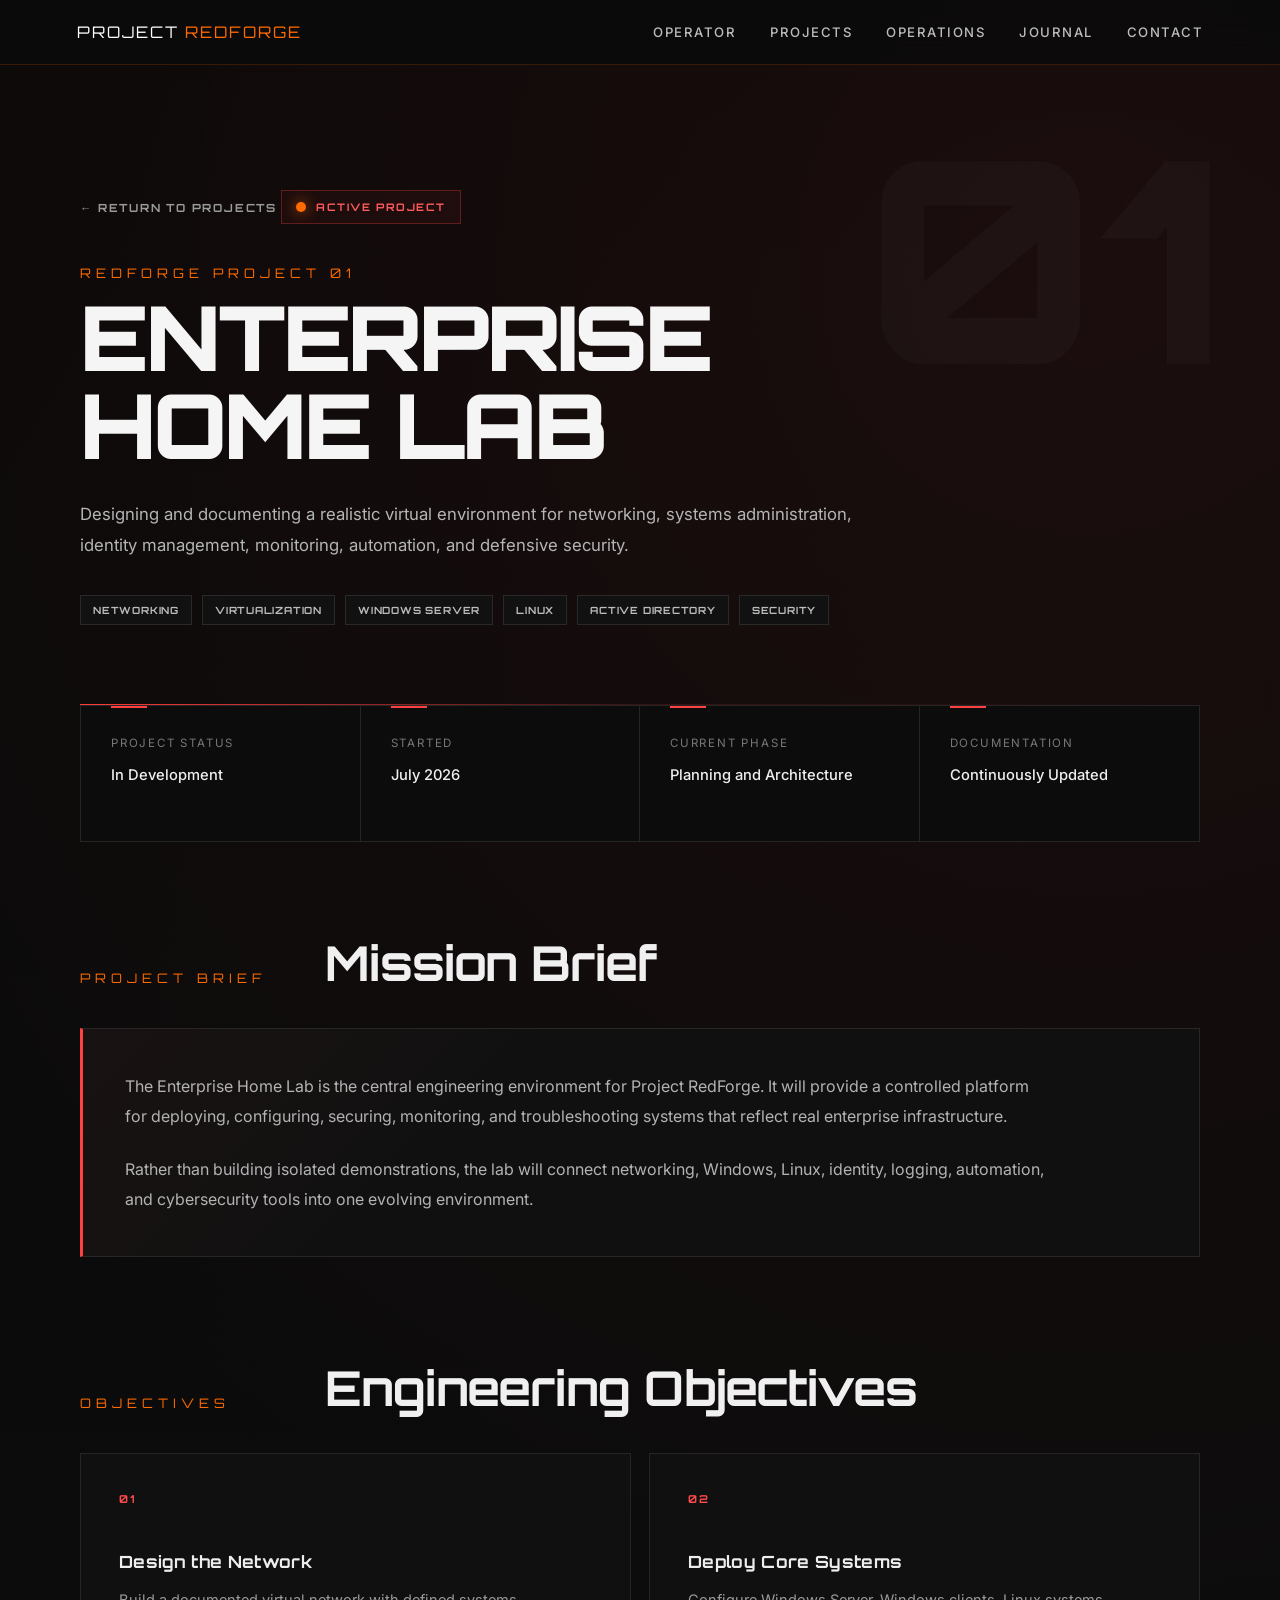
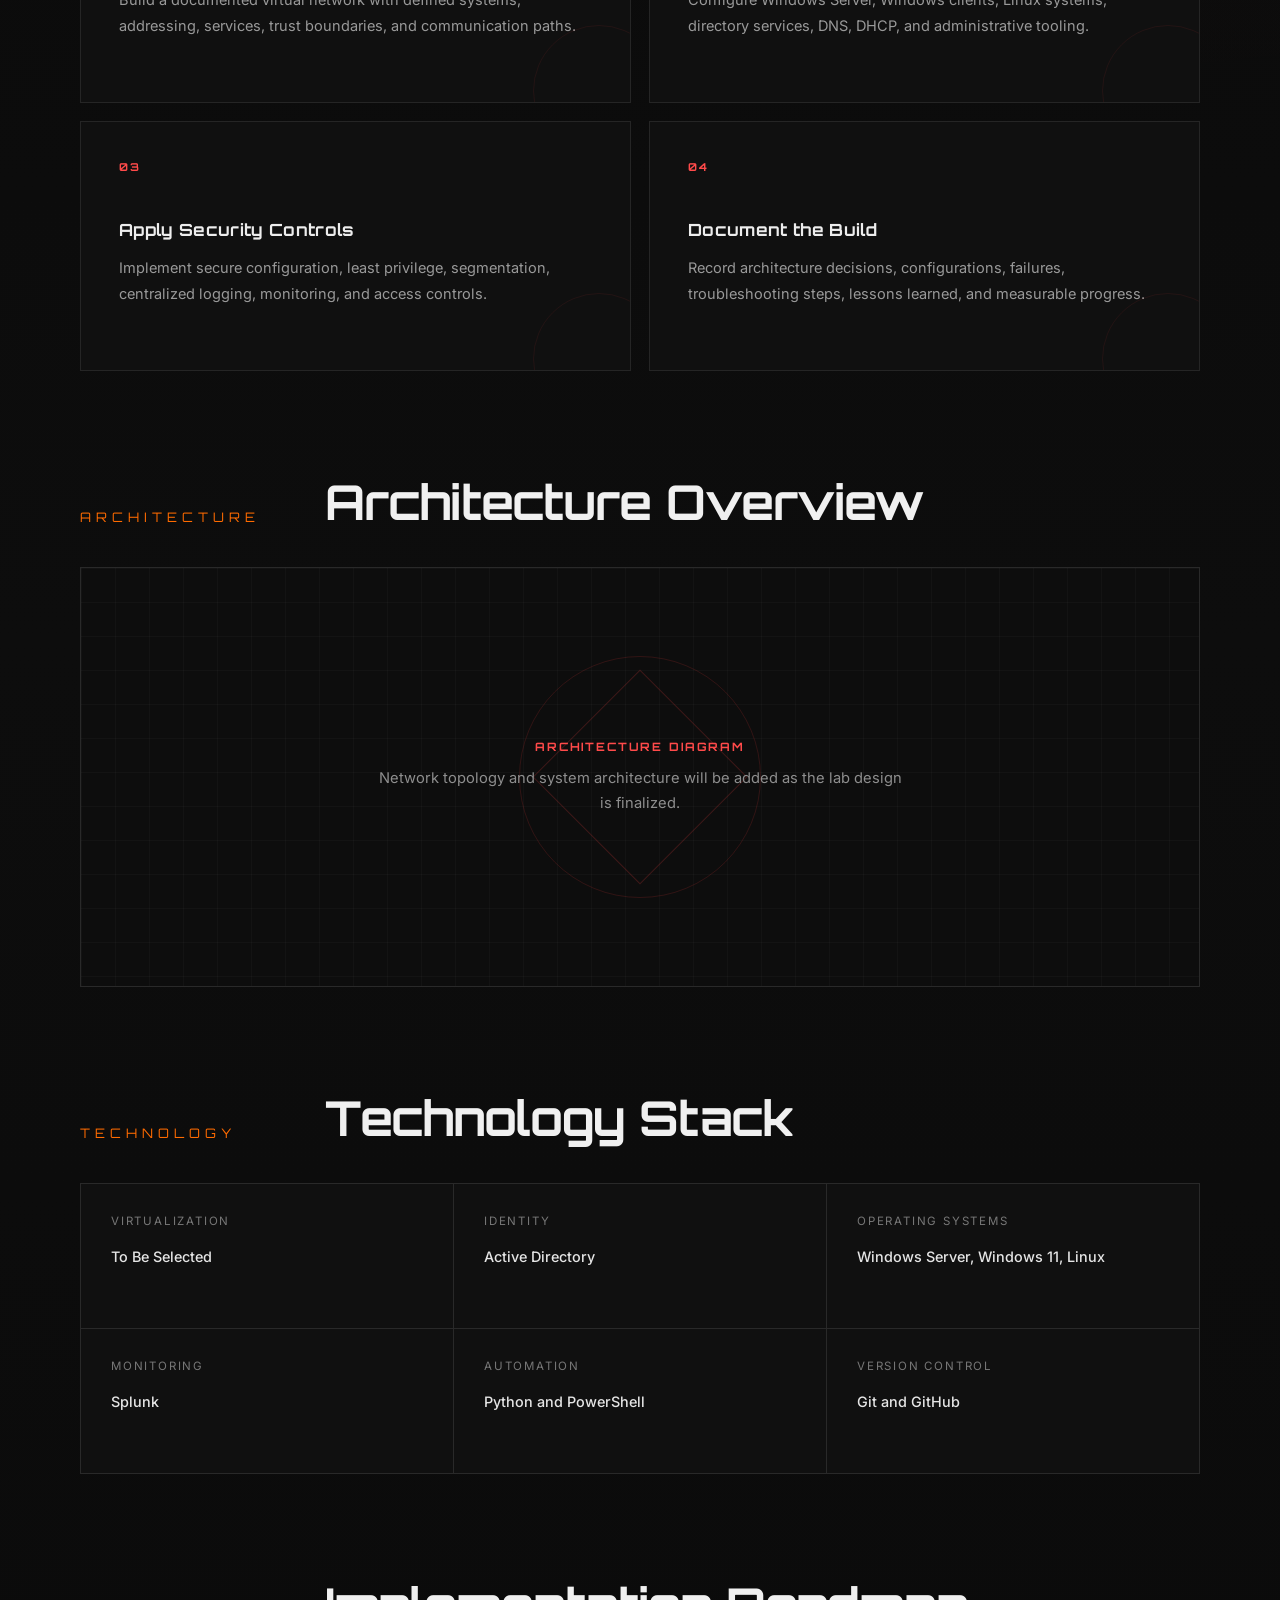
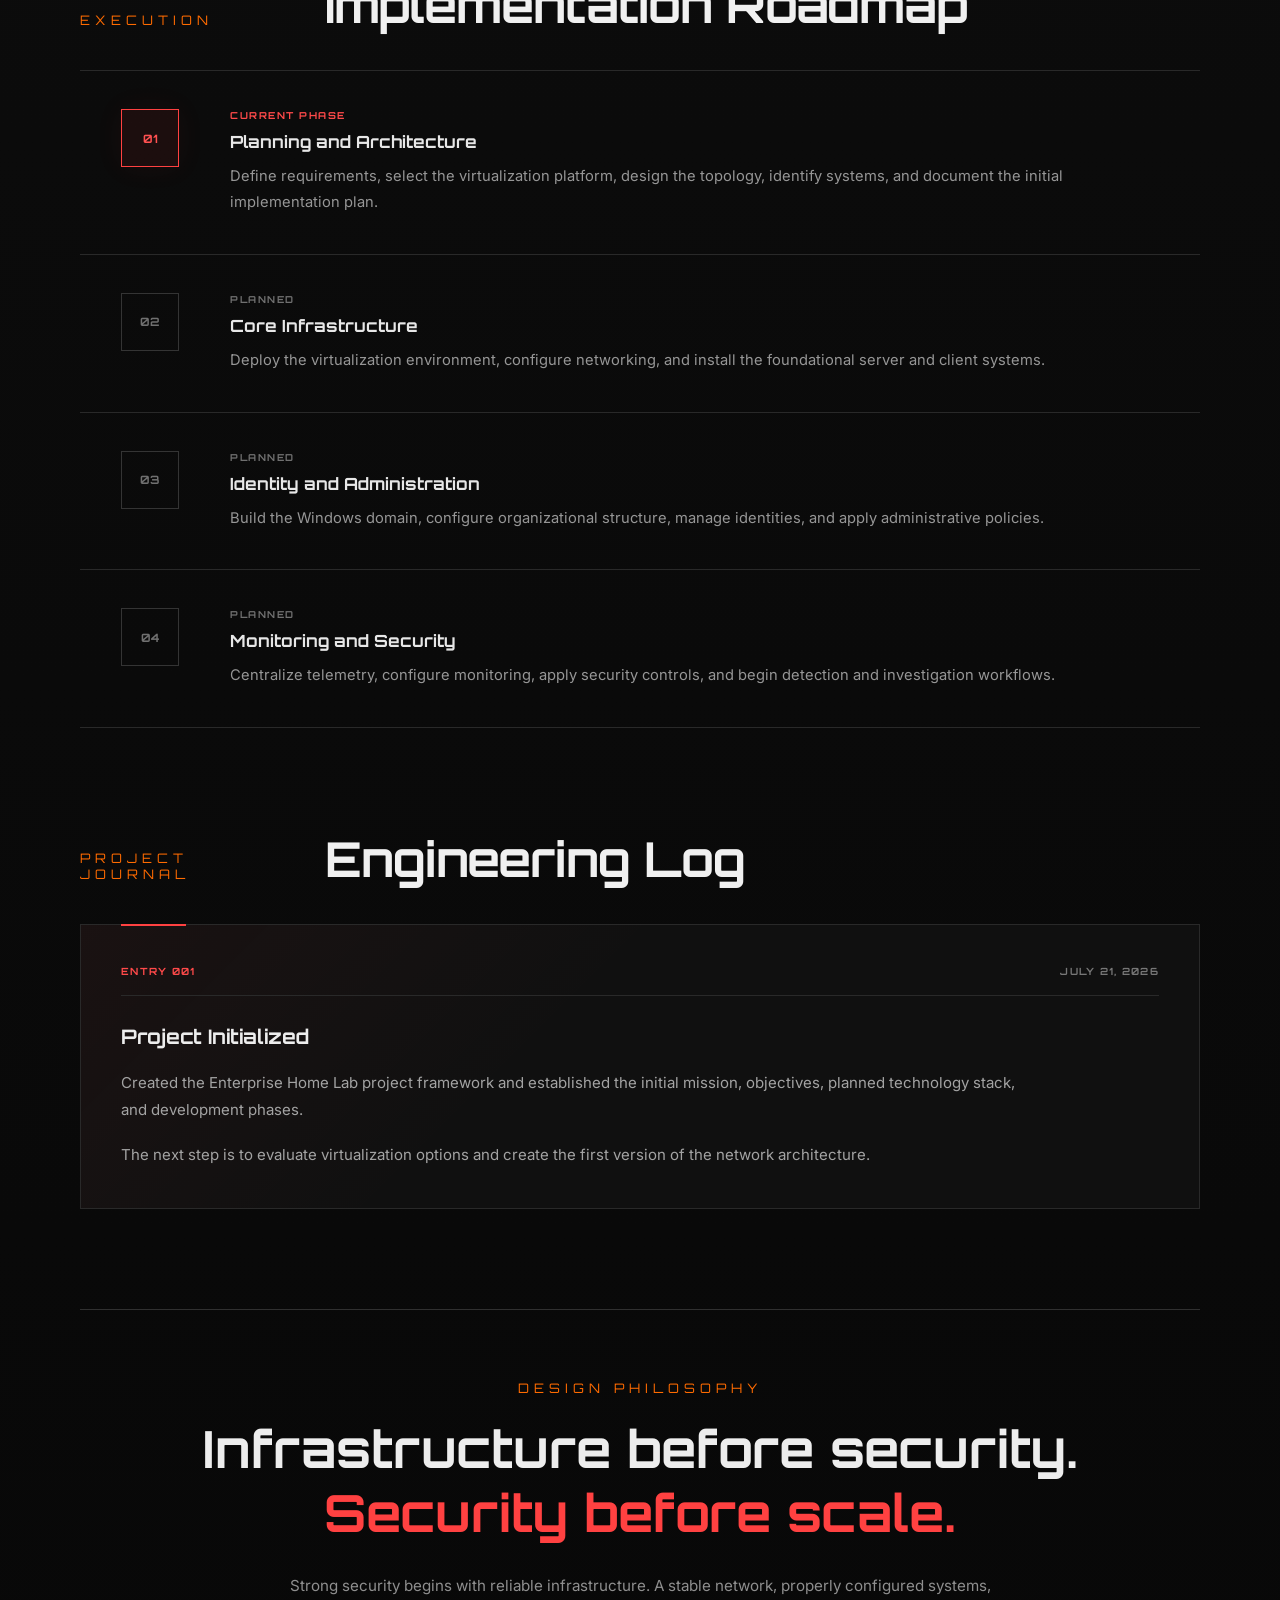
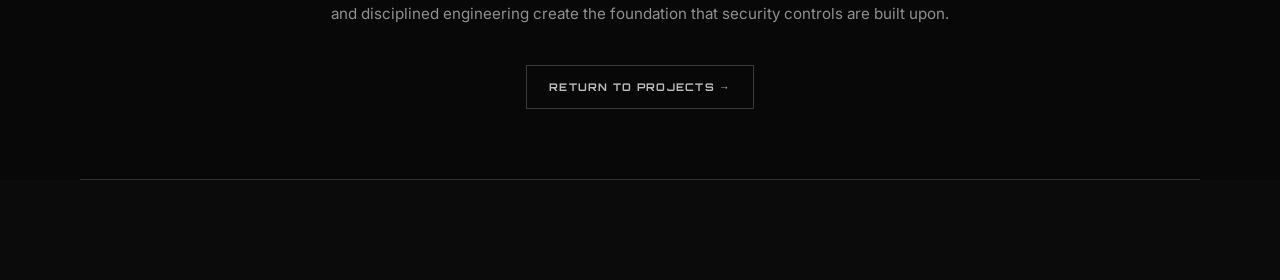
==== projects/enterprise-home-lab.html @ 3a5ffe2f "refractor: refine enteprise lab documentation" ====
<!DOCTYPE html>
<html lang="en">

<head>
    <meta charset="UTF-8">

    <meta name="viewport" content="width=device-width, initial-scale=1.0">

    <meta
        name="description"
        content="Project RedForge Enterprise Home Lab engineering documentation."
    >

    <title>Enterprise Home Lab | Project RedForge</title>

    <link rel="preconnect" href="https://fonts.googleapis.com">

    <link rel="preconnect" href="https://fonts.gstatic.com" crossorigin>

    <link
        href="https://fonts.googleapis.com/css2?family=Inter:wght@300;400;500;700&family=Orbitron:wght@500;700;900&display=swap"
        rel="stylesheet"
    >

    <link rel="stylesheet" href="../style.css">
</head>

<body>

    <nav class="navbar">

        <a class="brand" href="../index.html">
            PROJECT <span>REDFORGE</span>
        </a>

        <div class="nav-links">
            <a href="../index.html#operator">OPERATOR</a>
            <a href="../index.html#projects">PROJECTS</a>
            <a href="../index.html#operations">OPERATIONS</a>
            <a href="../index.html#journal">JOURNAL</a>
            <a href="../index.html#contact">CONTACT</a>
        </div>

    </nav>

    <main class="project-page">

        <header class="project-page-hero">

            <a class="project-back-link" href="../index.html#projects">
                ← RETURN TO PROJECTS
            </a>

            <div class="project-page-status">
                <span class="status-dot"></span>
                <span>ACTIVE PROJECT</span>
            </div>

            <p class="section-label">REDFORGE PROJECT 01</p>

            <h1>Enterprise Home Lab</h1>

            <p class="project-page-summary">
                Designing and documenting a realistic virtual environment for
                networking, systems administration, identity management,
                monitoring, automation, and defensive security.
            </p>

            <div class="project-page-tags">
                <span>Networking</span>
                <span>Virtualization</span>
                <span>Windows Server</span>
                <span>Linux</span>
                <span>Active Directory</span>
                <span>Security</span>
            </div>

        </header>

        <section class="project-overview">

            <div class="project-metadata">

                <div class="metadata-item">
                    <span class="item-label">PROJECT STATUS</span>
                    <strong>In Development</strong>
                </div>

                <div class="metadata-item">
                    <span class="item-label">STARTED</span>
                    <strong>July 2026</strong>
                </div>

                <div class="metadata-item">
                    <span class="item-label">CURRENT PHASE</span>
                    <strong>Planning and Architecture</strong>
                </div>

                <div class="metadata-item">
                    <span class="item-label">DOCUMENTATION</span>
                    <strong>Continuously Updated</strong>
                </div>

            </div>

        </section>

        <section class="project-content-section">

            <div class="project-content-heading">
                <p class="section-label">PROJECT BRIEF</p>
                <h2>Mission Brief</h2>
            </div>

            <div class="project-content-card">

                <p>
                    The Enterprise Home Lab is the central engineering environment
                    for Project RedForge. It will provide a controlled platform for
                    deploying, configuring, securing, monitoring, and troubleshooting
                    systems that reflect real enterprise infrastructure.
                </p>

                <p>
                    Rather than building isolated demonstrations, the lab will connect
                    networking, Windows, Linux, identity, logging, automation, and
                    cybersecurity tools into one evolving environment.
                </p>

            </div>

        </section>

        <section class="project-content-section">

            <div class="project-content-heading">
                <p class="section-label">OBJECTIVES</p>
                <h2>Engineering Objectives</h2>
            </div>

            <div class="project-objective-grid">

                <article class="project-objective-card">
                    <span>01</span>

                    <h3>Design the Network</h3>

                    <p>
                        Build a documented virtual network with defined systems,
                        addressing, services, trust boundaries, and communication paths.
                    </p>
                </article>

                <article class="project-objective-card">
                    <span>02</span>

                    <h3>Deploy Core Systems</h3>

                    <p>
                        Configure Windows Server, Windows clients, Linux systems,
                        directory services, DNS, DHCP, and administrative tooling.
                    </p>
                </article>

                <article class="project-objective-card">
                    <span>03</span>

                    <h3>Apply Security Controls</h3>

                    <p>
                        Implement secure configuration, least privilege, segmentation,
                        centralized logging, monitoring, and access controls.
                    </p>
                </article>

                <article class="project-objective-card">
                    <span>04</span>

                    <h3>Document the Build</h3>

                    <p>
                        Record architecture decisions, configurations, failures,
                        troubleshooting steps, lessons learned, and measurable progress.
                    </p>
                </article>

            </div>

        </section>

        <section class="project-content-section">

            <div class="project-content-heading">
                <p class="section-label">ARCHITECTURE</p>
                <h2>Architecture Overview</h2>
            </div>

            <div class="architecture-placeholder">

                <span>ARCHITECTURE DIAGRAM</span>

                <p>
                    Network topology and system architecture will be added as the
                    lab design is finalized.
                </p>

            </div>

        </section>

        <section class="project-content-section">

            <div class="project-content-heading">
                <p class="section-label">TECHNOLOGY</p>
                <h2>Technology Stack</h2>
            </div>

            <div class="technology-grid">

                <div class="technology-item">
                    <span class="item-label">VIRTUALIZATION</span>
                    <strong>To Be Selected</strong>
                </div>

                <div class="technology-item">
                    <span class="item-label">IDENTITY</span>
                    <strong>Active Directory</strong>
                </div>

                <div class="technology-item">
                    <span class="item-label">OPERATING SYSTEMS</span>
                    <strong>Windows Server, Windows 11, Linux</strong>
                </div>

                <div class="technology-item">
                    <span class="item-label">MONITORING</span>
                    <strong>Splunk</strong>
                </div>

                <div class="technology-item">
                    <span class="item-label">AUTOMATION</span>
                    <strong>Python and PowerShell</strong>
                </div>

                <div class="technology-item">
                    <span class="item-label">VERSION CONTROL</span>
                    <strong>Git and GitHub</strong>
                </div>

            </div>

        </section>

        <section class="project-content-section">

            <div class="project-content-heading">
                <p class="section-label">EXECUTION</p>
                <h2>Implementation Roadmap</h2>
            </div>

            <div class="phase-list">

                <article class="phase-item active-phase">

                    <div class="phase-marker">
                        <span>01</span>
                    </div>

                    <div>
                        <p class="phase-status">CURRENT PHASE</p>

                        <h3>Planning and Architecture</h3>

                        <p>
                            Define requirements, select the virtualization platform,
                            design the topology, identify systems, and document the
                            initial implementation plan.
                        </p>
                    </div>

                </article>

                <article class="phase-item">

                    <div class="phase-marker">
                        <span>02</span>
                    </div>

                    <div>
                        <p class="phase-status">PLANNED</p>

                        <h3>Core Infrastructure</h3>

                        <p>
                            Deploy the virtualization environment, configure networking,
                            and install the foundational server and client systems.
                        </p>
                    </div>

                </article>

                <article class="phase-item">

                    <div class="phase-marker">
                        <span>03</span>
                    </div>

                    <div>
                        <p class="phase-status">PLANNED</p>

                        <h3>Identity and Administration</h3>

                        <p>
                            Build the Windows domain, configure organizational structure,
                            manage identities, and apply administrative policies.
                        </p>
                    </div>

                </article>

                <article class="phase-item">

                    <div class="phase-marker">
                        <span>04</span>
                    </div>

                    <div>
                        <p class="phase-status">PLANNED</p>

                        <h3>Monitoring and Security</h3>

                        <p>
                            Centralize telemetry, configure monitoring, apply security
                            controls, and begin detection and investigation workflows.
                        </p>
                    </div>

                </article>

            </div>

        </section>

        <section class="project-content-section">

            <div class="project-content-heading">
                <p class="section-label">PROJECT JOURNAL</p>
                <h2>Engineering Log</h2>
            </div>

            <article class="engineering-log-entry">

                <div class="log-entry-header">
                    <span>ENTRY 001</span>

                    <time datetime="2026-07-21">
                        JULY 21, 2026
                    </time>
                </div>

                <h3>Project Initialized</h3>

                <p>
                    Created the Enterprise Home Lab project framework and established
                    the initial mission, objectives, planned technology stack, and
                    development phases.
                </p>

                <p>
                    The next step is to evaluate virtualization options and create the
                    first version of the network architecture.
                </p>

            </article>

        </section>

        <section class="project-callout">

            <p class="section-label">DESIGN PHILOSOPHY</p>

            <h2>
                Infrastructure before security.
                <span>Security before scale.</span>
            </h2>

            <p class="project-callout-description">
                Strong security begins with reliable infrastructure. A stable network,
                properly configured systems, and disciplined engineering create the
                foundation that security controls are built upon.
            </p>

            <a href="../index.html#projects">
                RETURN TO PROJECTS →
            </a>

        </section>

    </main>

    <script src="../script.js"></script>

</body>

</html>
---- style.css ----
* {
    margin: 0;
    padding: 0;
    box-sizing: border-box;
}

html {
    scroll-behavior: smooth;
}

body {
    background: #0b0b0b;
    color: white;
    font-family: 'Inter', sans-serif;
    overflow-x: hidden;
}

section {
    scroll-margin-top: 78px;
}

/* ================================
   NAVIGATION
================================ */

.navbar {
    position: fixed;
    top: 0;
    left: 0;
    width: 100%;
    padding: 22px 6%;
    display: flex;
    justify-content: space-between;
    align-items: center;
    background: rgba(11, 11, 11, 0.88);
    backdrop-filter: blur(14px);
    border-bottom: 1px solid rgba(255, 107, 0, 0.18);
    z-index: 999;
}

.brand {
    color: white;
    font-family: 'Orbitron', sans-serif;
    font-size: 1rem;
    letter-spacing: 2px;
    text-decoration: none;
}

.brand span {
    color: #ff6b00;
}

.nav-links {
    display: flex;
    gap: 34px;
}

.nav-links a {
    color: #bdbdbd;
    font-size: 0.82rem;
    font-weight: 500;
    letter-spacing: 1.5px;
    text-decoration: none;
    transition: color 0.3s ease;
}

.nav-links a:hover {
    color: #ff6b00;
}

/* ================================
   HERO
================================ */

.hero {
    min-height: 100vh;
    padding: 120px 20px 40px;
    display: flex;
    flex-direction: column;
    justify-content: center;
    align-items: center;
    text-align: center;
}

.hero h3 {
    margin-bottom: 10px;
    color: #ff6b00;
    font-family: 'Orbitron', sans-serif;
    font-weight: 500;
    letter-spacing: 14px;
}

.hero h1 {
    margin-bottom: 25px;
    color: #f2f2f2;
    font-family: 'Orbitron', sans-serif;
    font-size: clamp(4rem, 10vw, 7rem);
    line-height: 1;
    letter-spacing: 4px;
    text-shadow:
        0 0 4px rgba(255, 107, 0, 0.45),
        0 0 14px rgba(255, 107, 0, 0.35),
        0 0 36px rgba(214, 69, 69, 0.22);
}

.main-mission {
    width: 700px;
    max-width: 90%;
    margin-bottom: 22px;
    color: #bdbdbd;
    font-size: 1.25rem;
    line-height: 1.8;
}

.sub-mission {
    width: 680px;
    max-width: 90%;
    margin-bottom: 45px;
    color: #858585;
    font-size: 0.95rem;
    font-style: italic;
    line-height: 1.7;
    letter-spacing: 0.5px;
}

.forge-button {
    padding: 18px 46px;
    background: transparent;
    border: 2px solid #ff6b00;
    color: white;
    font-size: 1rem;
    letter-spacing: 1px;
    text-decoration: none;
    transition:
        background 0.35s ease,
        color 0.35s ease,
        transform 0.35s ease,
        box-shadow 0.35s ease;
}

.forge-button:hover {
    background: #ff6b00;
    color: black;
    transform: translateY(-3px);
    box-shadow: 0 0 18px rgba(255, 107, 0, 0.45);
}

.hero h3,
.hero h1,
.main-mission,
.sub-mission,
.forge-button {
    opacity: 0;
    transform: translateY(22px);
    animation: fadeInUp 0.8s ease forwards;
}

.hero h3 {
    animation-delay: 0.15s;
}

.hero h1 {
    animation-delay: 0.35s;
}

.main-mission {
    animation-delay: 0.55s;
}

.sub-mission {
    animation-delay: 0.7s;
}

.forge-button {
    animation-delay: 0.85s;
}

/* ================================
   SHARED SECTION STYLES
================================ */

.section-heading {
    max-width: 800px;
    margin: 0 auto 55px;
    text-align: center;
}

.section-label {
    margin-bottom: 14px;
    color: #ff6b00;
    font-family: 'Orbitron', sans-serif;
    font-size: 0.82rem;
    letter-spacing: 5px;
}

.section-heading h2 {
    margin-bottom: 20px;
    font-family: 'Orbitron', sans-serif;
    font-size: clamp(2rem, 5vw, 3.5rem);
    letter-spacing: 2px;
}

.section-description {
    color: #9b9b9b;
    font-size: 1rem;
    line-height: 1.8;
}

.item-label {
    display: block;
    margin-bottom: 10px;
    color: #777777;
    font-size: 0.72rem;
    letter-spacing: 1.8px;
}

/* ================================
   CURRENT OPERATION
================================ */

.operations-section {
    min-height: 100vh;
    padding: 130px 8% 100px;
    background:
        radial-gradient(
            circle at top center,
            rgba(255, 107, 0, 0.08),
            transparent 35%
        ),
        #0d0d0d;
    border-top: 1px solid rgba(255, 107, 0, 0.16);
}

.operation-card {
    max-width: 1050px;
    margin: 0 auto;
    padding: 38px;
    background: rgba(18, 18, 18, 0.92);
    border: 1px solid rgba(255, 107, 0, 0.2);
    box-shadow:
        0 20px 50px rgba(0, 0, 0, 0.35),
        inset 0 0 30px rgba(255, 107, 0, 0.02);
}

.operation-status {
    display: inline-flex;
    align-items: center;
    gap: 10px;
    margin-bottom: 34px;
    color: #ff8a3d;
    font-family: 'Orbitron', sans-serif;
    font-size: 0.78rem;
    letter-spacing: 2px;
}

.status-dot {
    width: 10px;
    height: 10px;
    flex-shrink: 0;
    background: #ff6b00;
    border-radius: 50%;
    box-shadow: 0 0 14px rgba(255, 107, 0, 0.8);
}

.operation-grid {
    display: grid;
    grid-template-columns: repeat(2, 1fr);
    gap: 22px;
    margin-bottom: 38px;
}

.operation-item {
    padding: 24px;
    background: #111111;
    border: 1px solid rgba(255, 255, 255, 0.06);
}

.operation-item strong {
    color: #ededed;
    font-size: 1rem;
    font-weight: 500;
}

.progress-block {
    padding-top: 30px;
    border-top: 1px solid rgba(255, 255, 255, 0.07);
}

.progress-header {
    margin-bottom: 12px;
    display: flex;
    justify-content: space-between;
    color: #bbbbbb;
    font-size: 0.78rem;
    letter-spacing: 1.5px;
}

.progress-track {
    height: 10px;
    background: #1d1d1d;
    overflow: hidden;
}

.progress-fill {
    width: 15%;
    height: 100%;
    background: linear-gradient(90deg, #ff6b00, #d64545);
    box-shadow: 0 0 14px rgba(255, 107, 0, 0.45);
}

/* ================================
   FEATURED PROJECTS
================================ */

.projects-section {
    min-height: 100vh;
    padding: 130px 8% 110px;
    background: #0a0a0a;
    border-top: 1px solid rgba(255, 255, 255, 0.05);
}

.project-grid {
    max-width: 1250px;
    margin: 0 auto;
    display: grid;
    grid-template-columns: repeat(3, 1fr);
    gap: 22px;
}

.project-card {
    position: relative;
    min-height: 390px;
    padding: 32px;
    display: flex;
    flex-direction: column;
    background:
        linear-gradient(
            145deg,
            rgba(255, 107, 0, 0.035),
            transparent 45%
        ),
        #111111;
    border: 1px solid rgba(255, 255, 255, 0.07);
    overflow: hidden;
    transition:
        transform 0.35s ease,
        border-color 0.35s ease,
        box-shadow 0.35s ease;
}

.project-card::before {
    content: "";
    position: absolute;
    top: 0;
    left: 0;
    width: 0;
    height: 2px;
    background: linear-gradient(90deg, #ff6b00, #d64545);
    transition: width 0.4s ease;
}

.project-card:hover {
    transform: translateY(-7px);
    border-color: rgba(255, 107, 0, 0.32);
    box-shadow: 0 24px 55px rgba(0, 0, 0, 0.38);
}

.project-card:hover::before {
    width: 100%;
}

.project-number {
    position: absolute;
    top: 22px;
    right: 24px;
    color: rgba(255, 255, 255, 0.13);
    font-family: 'Orbitron', sans-serif;
    font-size: 1.7rem;
}

.project-icon {
    width: 58px;
    height: 58px;
    margin-bottom: 28px;
    display: flex;
    justify-content: center;
    align-items: center;
    color: #ff7b22;
    font-family: 'Orbitron', sans-serif;
    font-size: 0.9rem;
    font-weight: 700;
    border: 1px solid rgba(255, 107, 0, 0.32);
    background: rgba(255, 107, 0, 0.055);
}

.project-card h3 {
    margin-bottom: 16px;
    color: #eeeeee;
    font-family: 'Orbitron', sans-serif;
    font-size: 1.12rem;
    line-height: 1.45;
    letter-spacing: 1px;
}

.project-card p {
    margin-bottom: 24px;
    color: #919191;
    font-size: 0.92rem;
    line-height: 1.75;
}

.project-tags {
    margin-bottom: 28px;
    display: flex;
    flex-wrap: wrap;
    gap: 8px;
}

.project-tags span {
    padding: 7px 9px;
    color: #a9a9a9;
    background: #181818;
    border: 1px solid rgba(255, 255, 255, 0.06);
    font-size: 0.67rem;
    letter-spacing: 0.8px;
}

.project-footer {
    margin-top: auto;
    padding-top: 20px;
    display: flex;
    justify-content: space-between;
    align-items: center;
    border-top: 1px solid rgba(255, 255, 255, 0.06);
}

.project-status {
    font-family: 'Orbitron', sans-serif;
    font-size: 0.64rem;
    letter-spacing: 1.3px;
}

.project-status.active {
    color: #ff7b22;
}

.project-status.planned {
    color: #707070;
}

.project-footer a {
    color: #bdbdbd;
    font-size: 0.69rem;
    letter-spacing: 1px;
    text-decoration: none;
    transition: color 0.3s ease;
}

.project-footer a:hover {
    color: #ff6b00;
}

/* ================================
   OPERATOR PROFILE
================================ */

.operator-section {
    min-height: 100vh;
    padding: 130px 8% 110px;
    background:
        radial-gradient(
            circle at 20% 30%,
            rgba(255, 107, 0, 0.065),
            transparent 30%
        ),
        radial-gradient(
            circle at 85% 75%,
            rgba(214, 69, 69, 0.035),
            transparent 25%
        ),
        #0d0d0d;
    border-top: 1px solid rgba(255, 107, 0, 0.14);
}

.operator-dashboard {
    max-width: 1180px;
    margin: 0 auto;
    display: grid;
    grid-template-columns: minmax(280px, 0.8fr) minmax(0, 1.7fr);
    gap: 24px;
}

.operator-identity,
.operator-dossier {
    position: relative;
    background:
        linear-gradient(
            145deg,
            rgba(255, 107, 0, 0.035),
            transparent 42%
        ),
        rgba(17, 17, 17, 0.96);
    border: 1px solid rgba(255, 255, 255, 0.07);
    box-shadow:
        0 22px 55px rgba(0, 0, 0, 0.34),
        inset 0 0 35px rgba(255, 107, 0, 0.018);
    overflow: hidden;
}

.operator-identity::before,
.operator-dossier::before {
    content: "";
    position: absolute;
    top: 0;
    left: 0;
    width: 100%;
    height: 2px;
    background: linear-gradient(
        90deg,
        #ff6b00,
        rgba(214, 69, 69, 0.7),
        transparent 80%
    );
}

.operator-identity {
    padding: 38px 32px;
    text-align: center;
}

.operator-emblem {
    width: 150px;
    height: 150px;
    margin: 4px auto 30px;
    display: flex;
    flex-direction: column;
    justify-content: center;
    align-items: center;
    border: 1px solid rgba(255, 107, 0, 0.34);
    border-radius: 50%;
    background:
        radial-gradient(
            circle,
            rgba(255, 107, 0, 0.09),
            rgba(255, 107, 0, 0.015) 58%,
            transparent 60%
        );
    box-shadow:
        0 0 25px rgba(255, 107, 0, 0.08),
        inset 0 0 25px rgba(255, 107, 0, 0.05);
    transition:
        transform 0.35s ease,
        border-color 0.35s ease,
        box-shadow 0.35s ease;
}

.operator-emblem:hover {
    transform: scale(1.035);
    border-color: rgba(255, 107, 0, 0.62);
    box-shadow:
        0 0 30px rgba(255, 107, 0, 0.14),
        inset 0 0 30px rgba(255, 107, 0, 0.07);
}

.operator-emblem strong {
    margin: 4px 0;
    color: #f0f0f0;
    font-family: 'Orbitron', sans-serif;
    font-size: 2.6rem;
    letter-spacing: 4px;
    text-shadow: 0 0 14px rgba(255, 107, 0, 0.35);
}

.emblem-project,
.emblem-name {
    color: #ff7b22;
    font-family: 'Orbitron', sans-serif;
    font-size: 0.57rem;
    letter-spacing: 3px;
}

.operator-designation {
    margin-bottom: 11px;
    color: #777777;
    font-family: 'Orbitron', sans-serif;
    font-size: 0.67rem;
    letter-spacing: 3px;
}

.operator-identity h3 {
    margin-bottom: 9px;
    color: #eeeeee;
    font-family: 'Orbitron', sans-serif;
    font-size: 1.5rem;
    letter-spacing: 1.2px;
}

.operator-role {
    margin-bottom: 21px;
    color: #9d9d9d;
    font-size: 0.88rem;
    letter-spacing: 0.7px;
}

.operator-active-status {
    display: inline-flex;
    align-items: center;
    gap: 10px;
    color: #ff8a3d;
    font-family: 'Orbitron', sans-serif;
    font-size: 0.7rem;
    letter-spacing: 2px;
}

.identity-divider {
    width: 100%;
    height: 1px;
    margin: 30px 0;
    background: rgba(255, 255, 255, 0.07);
}

.identity-detail {
    margin-bottom: 24px;
    text-align: left;
}

.identity-detail span {
    display: block;
    margin-bottom: 8px;
    color: #707070;
    font-size: 0.65rem;
    letter-spacing: 1.7px;
}

.identity-detail strong {
    color: #dddddd;
    font-size: 0.9rem;
    font-weight: 500;
    line-height: 1.5;
}

.system-status {
    margin-top: 32px;
    padding-top: 25px;
    border-top: 1px solid rgba(255, 255, 255, 0.07);
}

.system-status-header {
    margin-bottom: 11px;
    display: flex;
    justify-content: space-between;
    color: #888888;
    font-size: 0.63rem;
    letter-spacing: 1.4px;
}

.system-status-header span:last-child {
    color: #ff7b22;
}

.system-status-track {
    height: 7px;
    background: #1b1b1b;
    overflow: hidden;
}

.system-status-fill {
    width: 100%;
    height: 100%;
    background: linear-gradient(90deg, #ff6b00, #d64545);
    box-shadow: 0 0 12px rgba(255, 107, 0, 0.4);
}

.operator-dossier {
    padding: 38px;
}

.dossier-header {
    margin-bottom: 30px;
    padding-bottom: 20px;
    display: flex;
    justify-content: space-between;
    align-items: center;
    border-bottom: 1px solid rgba(255, 255, 255, 0.07);
    color: #858585;
    font-family: 'Orbitron', sans-serif;
    font-size: 0.66rem;
    letter-spacing: 2px;
}

.dossier-header span:last-child {
    color: #ff7b22;
}

.dossier-grid {
    display: grid;
    grid-template-columns: repeat(2, minmax(0, 1fr));
    gap: 16px;
}

.dossier-item {
    min-height: 104px;
    padding: 21px;
    display: flex;
    flex-direction: column;
    justify-content: center;
    background: #101010;
    border: 1px solid rgba(255, 255, 255, 0.055);
    transition:
        transform 0.3s ease,
        border-color 0.3s ease,
        background 0.3s ease;
}

.dossier-item:hover {
    transform: translateY(-3px);
    background: #121212;
    border-color: rgba(255, 107, 0, 0.22);
}

.dossier-item strong {
    color: #e7e7e7;
    font-size: 0.95rem;
    font-weight: 500;
    line-height: 1.5;
}

.dossier-item .active-text {
    color: #ff7b22;
}

.operator-focus,
.mission-statement {
    margin-top: 20px;
    padding: 24px;
    background: #101010;
    border: 1px solid rgba(255, 255, 255, 0.055);
}

.focus-tags {
    display: flex;
    flex-wrap: wrap;
    gap: 9px;
}

.focus-tags span {
    padding: 8px 11px;
    color: #b5b5b5;
    background: #181818;
    border: 1px solid rgba(255, 107, 0, 0.12);
    font-size: 0.68rem;
    letter-spacing: 0.8px;
    transition:
        color 0.3s ease,
        border-color 0.3s ease,
        transform 0.3s ease,
        box-shadow 0.3s ease;
}

.focus-tags span:hover {
    color: #ff8a3d;
    transform: translateY(-2px);
    border-color: rgba(255, 107, 0, 0.36);
    box-shadow: 0 8px 18px rgba(0, 0, 0, 0.25);
}

.mission-statement {
    position: relative;
    overflow: hidden;
}

.mission-statement::before {
    content: "";
    position: absolute;
    top: 0;
    left: 0;
    width: 3px;
    height: 100%;
    background: linear-gradient(#ff6b00, #d64545);
}

.mission-statement p {
    color: #9b9b9b;
    font-size: 0.92rem;
    line-height: 1.85;
}

.redforge-principle {
    max-width: 1180px;
    margin: 32px auto 0;
    padding: 38px 30px;
    position: relative;
    text-align: center;
    background:
        linear-gradient(
            90deg,
            transparent,
            rgba(255, 107, 0, 0.045),
            transparent
        ),
        #101010;
    border-top: 1px solid rgba(255, 107, 0, 0.22);
    border-bottom: 1px solid rgba(255, 107, 0, 0.22);
}

.redforge-principle p {
    margin-bottom: 16px;
    color: #ff6b00;
    font-family: 'Orbitron', sans-serif;
    font-size: 0.68rem;
    letter-spacing: 4px;
}

.redforge-principle h3 {
    color: #ededed;
    font-family: 'Orbitron', sans-serif;
    font-size: clamp(1rem, 2.5vw, 1.45rem);
    font-weight: 500;
    line-height: 1.8;
    letter-spacing: 1px;
}

.redforge-principle h3 span {
    display: block;
    color: #a6a6a6;
}

/* ================================
   ANIMATIONS
================================ */

@keyframes fadeInUp {
    to {
        opacity: 1;
        transform: translateY(0);
    }
}

/* ================================
   RESPONSIVE DESIGN
================================ */

@media (max-width: 1050px) {
    .project-grid {
        grid-template-columns: repeat(2, 1fr);
    }

    .operator-dashboard {
        grid-template-columns: minmax(250px, 0.75fr) minmax(0, 1.25fr);
    }
}

@media (max-width: 880px) {
    .operator-dashboard {
        grid-template-columns: 1fr;
    }

    .operator-identity {
        max-width: none;
    }
}

@media (max-width: 760px) {
    .navbar {
        padding: 18px 24px;
    }

    .nav-links {
        display: none;
    }

    .hero h3 {
        letter-spacing: 8px;
    }

    .hero h1 {
        font-size: clamp(3rem, 17vw, 5rem);
        letter-spacing: 2px;
    }

    .main-mission {
        font-size: 1.05rem;
    }

    .sub-mission {
        font-size: 0.88rem;
    }

    .operations-section {
        padding: 110px 22px 80px;
    }

    .operation-card {
        padding: 24px;
    }

    .operation-grid {
        grid-template-columns: 1fr;
    }

    .operator-section {
        padding: 105px 22px 80px;
    }

    .operator-identity,
    .operator-dossier {
        padding: 27px;
    }

    .dossier-grid {
        grid-template-columns: 1fr;
    }

    .dossier-header {
        gap: 20px;
    }

    .redforge-principle {
        padding: 32px 22px;
    }
}

@media (max-width: 680px) {
    .projects-section {
        padding: 105px 22px 80px;
    }

    .project-grid {
        grid-template-columns: 1fr;
    }

    .project-card {
        min-height: 360px;
        padding: 27px;
    }
}

@media (max-width: 480px) {
    .brand {
        font-size: 0.82rem;
        letter-spacing: 1.5px;
    }

    .section-label {
        letter-spacing: 3px;
    }

    .operator-emblem {
        width: 130px;
        height: 130px;
    }

    .operator-emblem strong {
        font-size: 2.2rem;
    }

    .operator-identity,
    .operator-dossier {
        padding: 24px 20px;
    }

    .operator-focus,
    .mission-statement {
        padding: 21px 18px;
    }

    .dossier-header {
        font-size: 0.57rem;
        letter-spacing: 1.3px;
    }

    .focus-tags span {
        font-size: 0.63rem;
    }
}/* =========================================================
   PROJECT REDFORGE — INDIVIDUAL PROJECT PAGE
   v0.6 Enterprise Home Lab
   ========================================================= */

/* ---------- Project Page Foundation ---------- */

.project-page {
    min-height: 100vh;
    padding-top: 90px;
    background:
        radial-gradient(
            circle at 85% 5%,
            rgba(255, 68, 68, 0.08),
            transparent 30%
        ),
        linear-gradient(
            180deg,
            #080808 0%,
            #0d0d0d 45%,
            #080808 100%
        );
}

.project-page a {
    text-decoration: none;
}


/* ---------- Project Hero ---------- */

.project-page-hero {
    position: relative;
    max-width: 1200px;
    margin: 0 auto;
    padding: 100px 40px 80px;
    overflow: hidden;
}

.project-page-hero::before {
    content: "01";
    position: absolute;
    top: 25px;
    right: 30px;
    color: rgba(255, 255, 255, 0.025);
    font-family: "Orbitron", sans-serif;
    font-size: clamp(130px, 22vw, 300px);
    font-weight: 900;
    line-height: 1;
    pointer-events: none;
}

.project-page-hero::after {
    content: "";
    position: absolute;
    bottom: 0;
    left: 40px;
    width: calc(100% - 80px);
    height: 1px;
    background: linear-gradient(
        90deg,
        #ff3b3b,
        rgba(255, 59, 59, 0.15),
        transparent
    );
}

.project-back-link {
    position: relative;
    z-index: 2;
    display: inline-flex;
    align-items: center;
    margin-bottom: 50px;
    color: #9a9a9a;
    font-family: "Orbitron", sans-serif;
    font-size: 0.7rem;
    font-weight: 700;
    letter-spacing: 0.16em;
    transition:
        color 0.25s ease,
        transform 0.25s ease;
}

.project-back-link:hover {
    color: #ff4a4a;
    transform: translateX(-5px);
}

.project-page-status {
    position: relative;
    z-index: 2;
    display: inline-flex;
    align-items: center;
    gap: 10px;
    margin-bottom: 24px;
    padding: 9px 14px;
    border: 1px solid rgba(255, 68, 68, 0.3);
    background: rgba(255, 68, 68, 0.05);
    color: #ff5b5b;
    font-family: "Orbitron", sans-serif;
    font-size: 0.65rem;
    font-weight: 700;
    letter-spacing: 0.15em;
}

.project-page-hero .section-label {
    position: relative;
    z-index: 2;
    margin-bottom: 12px;
}

.project-page-hero h1 {
    position: relative;
    z-index: 2;
    max-width: 900px;
    margin: 0;
    color: #f5f5f5;
    font-family: "Orbitron", sans-serif;
    font-size: clamp(3rem, 7vw, 6.5rem);
    font-weight: 900;
    line-height: 0.98;
    letter-spacing: -0.035em;
    text-transform: uppercase;
}

.project-page-summary {
    position: relative;
    z-index: 2;
    max-width: 820px;
    margin-top: 30px;
    color: #b5b5b5;
    font-size: 1.05rem;
    line-height: 1.85;
}

.project-page-tags {
    position: relative;
    z-index: 2;
    display: flex;
    flex-wrap: wrap;
    gap: 10px;
    margin-top: 34px;
}

.project-page-tags span {
    padding: 8px 12px;
    border: 1px solid #292929;
    background: #111111;
    color: #bcbcbc;
    font-family: "Orbitron", sans-serif;
    font-size: 0.62rem;
    font-weight: 700;
    letter-spacing: 0.08em;
    text-transform: uppercase;
}


/* ---------- Project Metadata ---------- */

.project-overview {
    max-width: 1200px;
    margin: 0 auto;
    padding: 0 40px 90px;
}

.project-metadata {
    display: grid;
    grid-template-columns: repeat(4, 1fr);
    border: 1px solid #252525;
    background: rgba(13, 13, 13, 0.92);
}

.metadata-item {
    position: relative;
    min-height: 135px;
    padding: 30px;
    border-right: 1px solid #252525;
}

.metadata-item:last-child {
    border-right: none;
}

.metadata-item::before {
    content: "";
    position: absolute;
    top: 0;
    left: 30px;
    width: 36px;
    height: 2px;
    background: #ff4141;
}

.metadata-item .item-label {
    display: block;
    margin-bottom: 14px;
}

.metadata-item strong {
    color: #efefef;
    font-size: 0.92rem;
    font-weight: 500;
    line-height: 1.5;
}


/* ---------- Shared Project Sections ---------- */

.project-content-section {
    max-width: 1200px;
    margin: 0 auto;
    padding: 0 40px 100px;
}

.project-content-heading {
    display: grid;
    grid-template-columns: 210px 1fr;
    align-items: end;
    gap: 35px;
    margin-bottom: 35px;
}

.project-content-heading .section-label {
    margin: 0 0 7px;
}

.project-content-heading h2 {
    margin: 0;
    color: #f0f0f0;
    font-family: "Orbitron", sans-serif;
    font-size: clamp(1.8rem, 4vw, 3rem);
    font-weight: 700;
    letter-spacing: -0.02em;
}

.project-content-card {
    padding: 42px;
    border: 1px solid #272727;
    border-left: 3px solid #ff4141;
    background:
        linear-gradient(
            135deg,
            rgba(255, 65, 65, 0.04),
            transparent 38%
        ),
        #101010;
}

.project-content-card p {
    max-width: 920px;
    margin: 0;
    color: #b3b3b3;
    font-size: 1rem;
    line-height: 1.9;
}

.project-content-card p + p {
    margin-top: 22px;
}


/* ---------- Engineering Objectives ---------- */

.project-objective-grid {
    display: grid;
    grid-template-columns: repeat(2, 1fr);
    gap: 18px;
}

.project-objective-card {
    position: relative;
    min-height: 250px;
    padding: 38px;
    overflow: hidden;
    border: 1px solid #252525;
    background: #101010;
    transition:
        transform 0.3s ease,
        border-color 0.3s ease,
        background 0.3s ease;
}

.project-objective-card:hover {
    transform: translateY(-5px);
    border-color: rgba(255, 65, 65, 0.55);
    background: #131313;
}

.project-objective-card > span {
    display: block;
    margin-bottom: 45px;
    color: #ff4a4a;
    font-family: "Orbitron", sans-serif;
    font-size: 0.68rem;
    font-weight: 700;
    letter-spacing: 0.14em;
}

.project-objective-card h3 {
    margin: 0 0 16px;
    color: #ededed;
    font-family: "Orbitron", sans-serif;
    font-size: 1.05rem;
    letter-spacing: 0.02em;
}

.project-objective-card p {
    margin: 0;
    color: #999999;
    font-size: 0.91rem;
    line-height: 1.75;
}

.project-objective-card::after {
    content: "";
    position: absolute;
    right: -35px;
    bottom: -55px;
    width: 130px;
    height: 130px;
    border: 1px solid rgba(255, 65, 65, 0.08);
    border-radius: 50%;
}


/* ---------- Architecture Placeholder ---------- */

.architecture-placeholder {
    position: relative;
    display: grid;
    place-items: center;
    min-height: 420px;
    padding: 50px;
    overflow: hidden;
    border: 1px solid #292929;
    background:
        linear-gradient(rgba(255, 255, 255, 0.025) 1px, transparent 1px),
        linear-gradient(90deg, rgba(255, 255, 255, 0.025) 1px, transparent 1px),
        #0d0d0d;
    background-size: 34px 34px;
    text-align: center;
}

.architecture-placeholder::before {
    content: "";
    position: absolute;
    width: 240px;
    height: 240px;
    border: 1px solid rgba(255, 65, 65, 0.15);
    border-radius: 50%;
}

.architecture-placeholder::after {
    content: "";
    position: absolute;
    width: 150px;
    height: 150px;
    border: 1px solid rgba(255, 65, 65, 0.2);
    transform: rotate(45deg);
}

.architecture-placeholder span,
.architecture-placeholder p {
    position: relative;
    z-index: 2;
}

.architecture-placeholder span {
    align-self: end;
    margin-bottom: 12px;
    color: #ff4a4a;
    font-family: "Orbitron", sans-serif;
    font-size: 0.72rem;
    font-weight: 700;
    letter-spacing: 0.16em;
}

.architecture-placeholder p {
    align-self: start;
    max-width: 530px;
    margin: 0;
    color: #8e8e8e;
    font-size: 0.92rem;
    line-height: 1.7;
}


/* ---------- Technology Stack ---------- */

.technology-grid {
    display: grid;
    grid-template-columns: repeat(3, 1fr);
    border-top: 1px solid #292929;
    border-left: 1px solid #292929;
}

.technology-item {
    min-height: 145px;
    padding: 30px;
    border-right: 1px solid #292929;
    border-bottom: 1px solid #292929;
    background: #101010;
}

.technology-item .item-label {
    display: block;
    margin-bottom: 18px;
}

.technology-item strong {
    color: #e5e5e5;
    font-size: 0.9rem;
    font-weight: 500;
    line-height: 1.55;
}


/* ---------- Development Phases ---------- */

.phase-list {
    border-top: 1px solid #292929;
}

.phase-item {
    display: grid;
    grid-template-columns: 100px 1fr;
    gap: 30px;
    padding: 38px 20px;
    border-bottom: 1px solid #292929;
    transition: background 0.25s ease;
}

.phase-item:hover {
    background: rgba(255, 255, 255, 0.015);
}

.phase-marker {
    display: flex;
    align-items: flex-start;
    justify-content: center;
}

.phase-marker span {
    display: grid;
    place-items: center;
    width: 58px;
    height: 58px;
    border: 1px solid #343434;
    color: #707070;
    font-family: "Orbitron", sans-serif;
    font-size: 0.72rem;
    font-weight: 700;
}

.active-phase .phase-marker span {
    border-color: #ff4141;
    background: rgba(255, 65, 65, 0.07);
    color: #ff5151;
    box-shadow: 0 0 30px rgba(255, 65, 65, 0.06);
}

.phase-status {
    margin: 0 0 10px;
    color: #707070;
    font-family: "Orbitron", sans-serif;
    font-size: 0.6rem;
    font-weight: 700;
    letter-spacing: 0.16em;
}

.active-phase .phase-status {
    color: #ff4a4a;
}

.phase-item h3 {
    margin: 0 0 12px;
    color: #e7e7e7;
    font-family: "Orbitron", sans-serif;
    font-size: 1.05rem;
}

.phase-item p:last-child {
    max-width: 850px;
    margin: 0;
    color: #969696;
    font-size: 0.92rem;
    line-height: 1.75;
}


/* ---------- Engineering Log ---------- */

.engineering-log-entry {
    position: relative;
    padding: 40px;
    border: 1px solid #292929;
    background:
        linear-gradient(
            135deg,
            rgba(255, 65, 65, 0.045),
            transparent 42%
        ),
        #101010;
}

.engineering-log-entry::before {
    content: "";
    position: absolute;
    top: -1px;
    left: 40px;
    width: 65px;
    height: 2px;
    background: #ff4141;
}

.log-entry-header {
    display: flex;
    justify-content: space-between;
    gap: 20px;
    margin-bottom: 28px;
    padding-bottom: 18px;
    border-bottom: 1px solid #292929;
    color: #777777;
    font-family: "Orbitron", sans-serif;
    font-size: 0.62rem;
    font-weight: 700;
    letter-spacing: 0.13em;
}

.log-entry-header span {
    color: #ff4a4a;
}

.engineering-log-entry h3 {
    margin: 0 0 20px;
    color: #ededed;
    font-family: "Orbitron", sans-serif;
    font-size: 1.25rem;
}

.engineering-log-entry > p {
    max-width: 900px;
    margin: 0;
    color: #a3a3a3;
    font-size: 0.94rem;
    line-height: 1.8;
}

.engineering-log-entry > p + p {
    margin-top: 18px;
}


/* ---------- Project Closing Callout ---------- */

.project-callout {
    max-width: 1120px;
    margin: 0 auto 100px;
    padding: 70px 40px;
    border-top: 1px solid #303030;
    border-bottom: 1px solid #303030;
    text-align: center;
}

.project-callout .section-label {
    margin-bottom: 20px;
}

.project-callout h2 {
    margin: 0;
    color: #ededed;
    font-family: "Orbitron", sans-serif;
    font-size: clamp(1.7rem, 4vw, 3.4rem);
    line-height: 1.25;
}

.project-callout h2 span {
    display: block;
    color: #ff4141;
}

.project-callout a {
    display: inline-block;
    margin-top: 38px;
    padding: 14px 22px;
    border: 1px solid #3a3a3a;
    color: #bdbdbd;
    font-family: "Orbitron", sans-serif;
    font-size: 0.66rem;
    font-weight: 700;
    letter-spacing: 0.12em;
    transition:
        color 0.25s ease,
        border-color 0.25s ease,
        background 0.25s ease;
}

.project-callout a:hover {
    border-color: #ff4141;
    background: rgba(255, 65, 65, 0.06);
    color: #ff5151;
}


/* ---------- Project Page Responsive Design ---------- */

@media (max-width: 950px) {

    .project-metadata {
        grid-template-columns: repeat(2, 1fr);
    }

    .metadata-item:nth-child(2) {
        border-right: none;
    }

    .metadata-item:nth-child(-n + 2) {
        border-bottom: 1px solid #252525;
    }

    .technology-grid {
        grid-template-columns: repeat(2, 1fr);
    }

    .project-content-heading {
        grid-template-columns: 1fr;
        gap: 8px;
    }
}


@media (max-width: 750px) {

    .project-page {
        padding-top: 70px;
    }

    .project-page-hero {
        padding: 70px 22px 60px;
    }

    .project-page-hero::after {
        left: 22px;
        width: calc(100% - 44px);
    }

    .project-page-hero::before {
        top: 50px;
        right: 10px;
        font-size: 150px;
    }

    .project-back-link {
        margin-bottom: 40px;
    }

    .project-page-summary {
        font-size: 0.96rem;
        line-height: 1.75;
    }

    .project-overview,
    .project-content-section {
        padding-left: 22px;
        padding-right: 22px;
    }

    .project-metadata,
    .project-objective-grid,
    .technology-grid {
        grid-template-columns: 1fr;
    }

    .metadata-item {
        border-right: none;
        border-bottom: 1px solid #252525;
    }

    .metadata-item:last-child {
        border-bottom: none;
    }

    .project-content-card,
    .project-objective-card,
    .engineering-log-entry {
        padding: 28px;
    }

    .architecture-placeholder {
        min-height: 350px;
        padding: 35px 25px;
    }

    .phase-item {
        grid-template-columns: 65px 1fr;
        gap: 15px;
        padding: 30px 0;
    }

    .phase-marker {
        justify-content: flex-start;
    }

    .phase-marker span {
        width: 50px;
        height: 50px;
    }

    .log-entry-header {
        flex-direction: column;
        gap: 8px;
    }

    .project-callout {
        margin-right: 22px;
        margin-left: 22px;
        padding: 55px 20px;
    }
}


@media (max-width: 480px) {

    .project-page-hero h1 {
        font-size: 2.55rem;
    }

    .project-page-tags span {
        font-size: 0.55rem;
    }

    .metadata-item {
        min-height: auto;
        padding: 25px;
    }

    .project-objective-card {
        min-height: auto;
    }

    .phase-item {
        grid-template-columns: 1fr;
    }

    .phase-marker {
        margin-bottom: 5px;
    }
}.project-callout-description {
    max-width: 720px;
    margin: 28px auto 0;
    color: #8f8f8f;
    font-size: 0.95rem;
    line-height: 1.8;
}
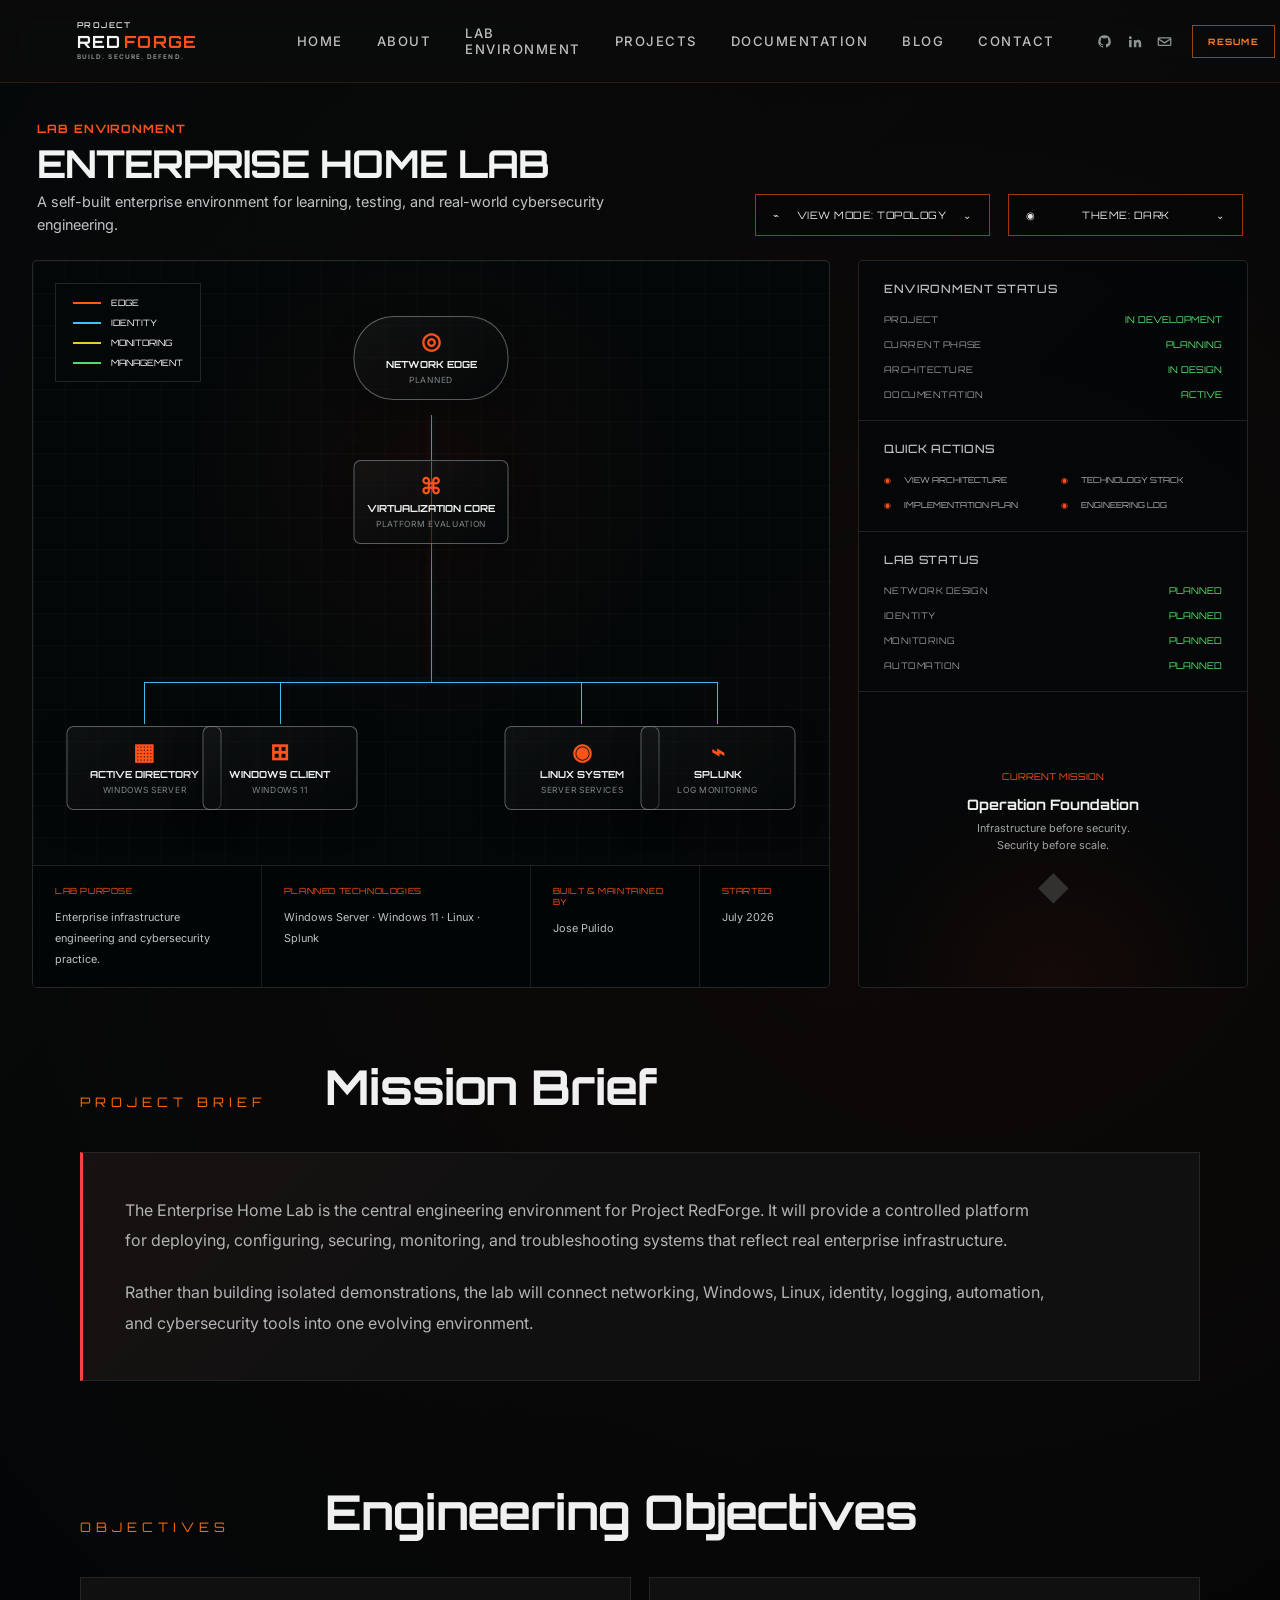
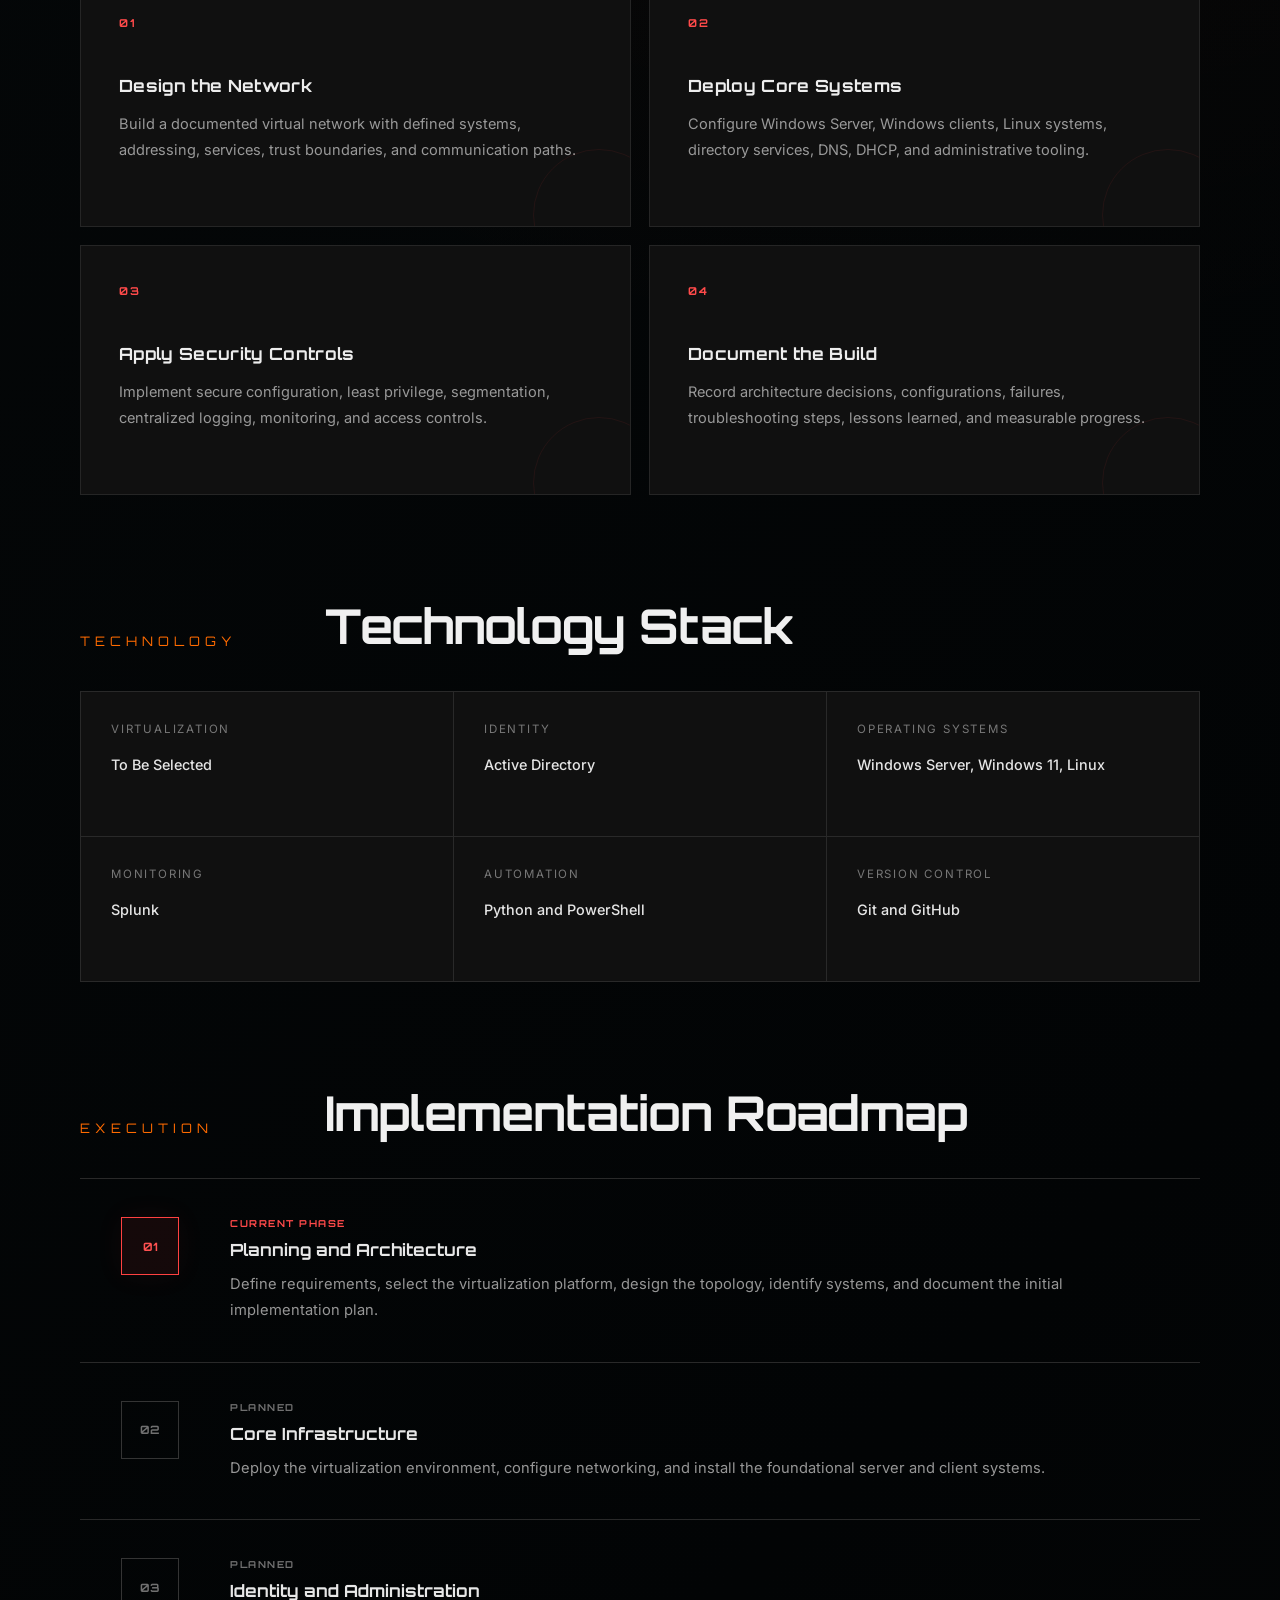
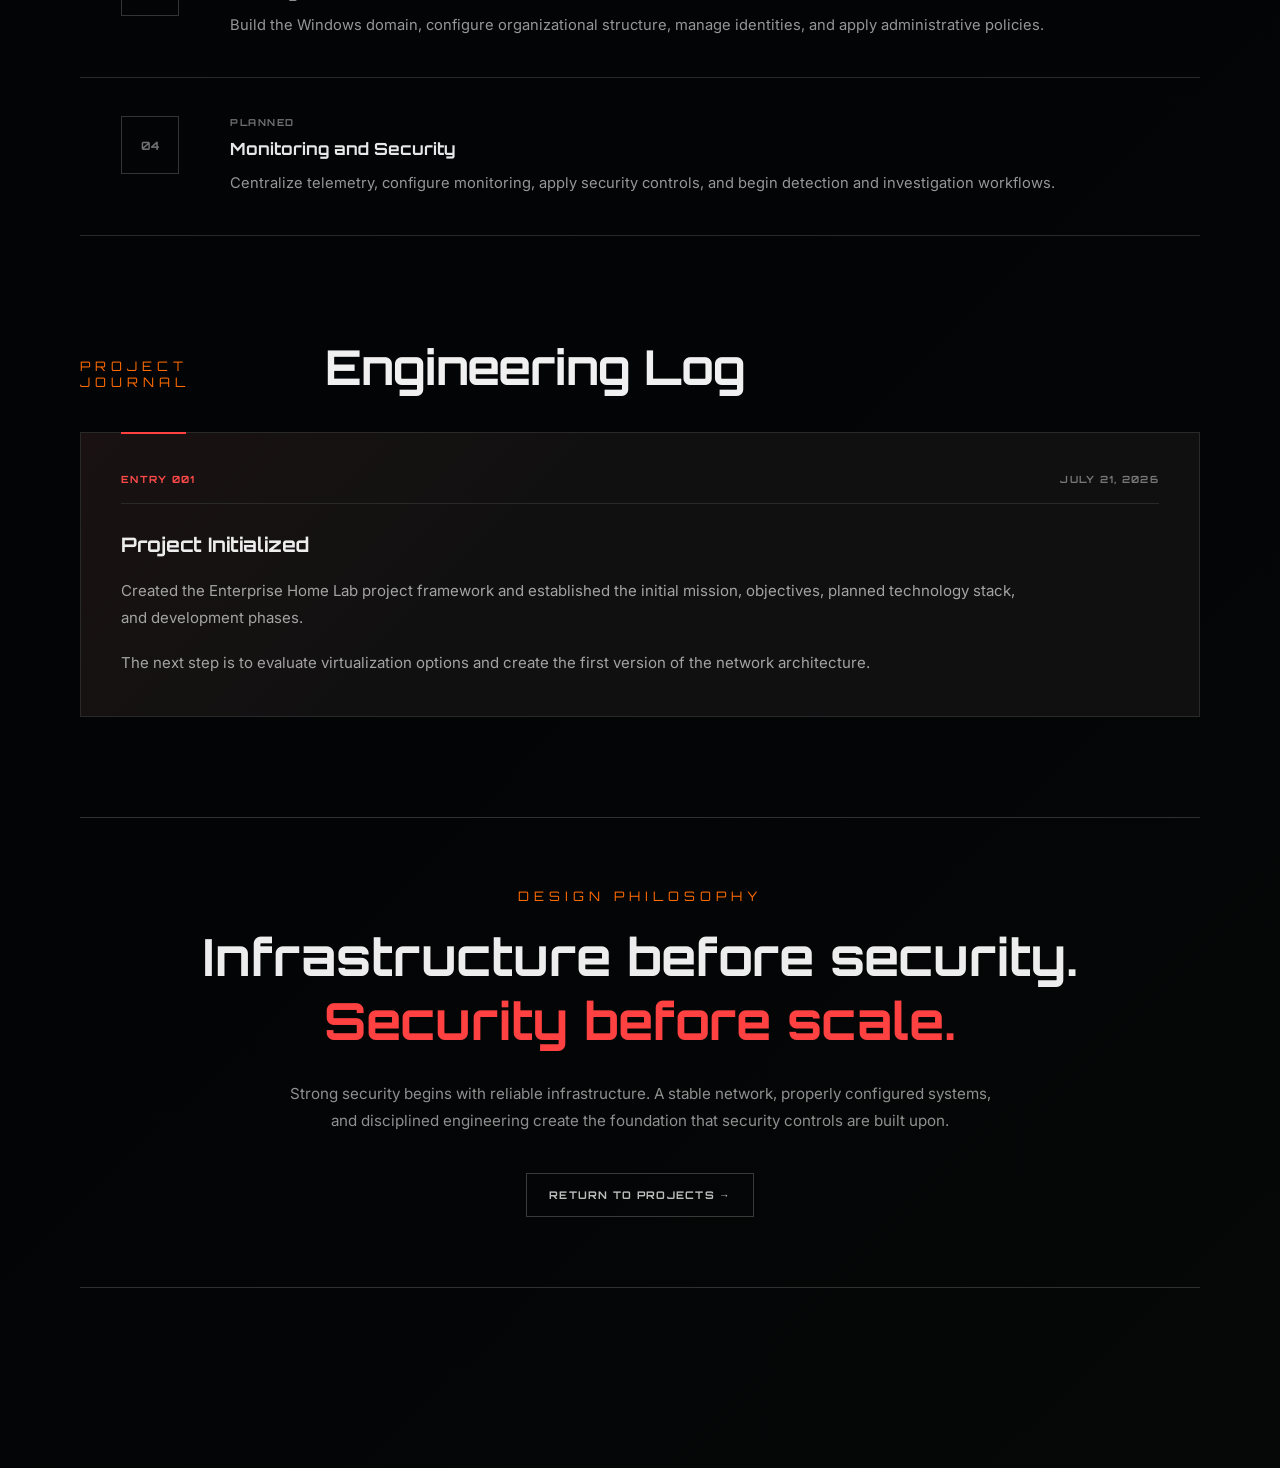
==== commit bce6d84b: "chore: preserve static RedForge site before Next.js migration" ====
--- a/projects/enterprise-home-lab.html
+++ b/projects/enterprise-home-lab.html
@@ -25,25 +25,130 @@
     <link rel="stylesheet" href="../style.css">
 </head>
 
-<body>
+<body class="lab-page">
 
     <nav class="navbar">
 
-        <a class="brand" href="../index.html">
-            PROJECT <span>REDFORGE</span>
+        <a class="brand" href="../index.html" aria-label="Project RedForge home">
+            <span class="brand-copy">
+                <small>PROJECT</small>
+                <strong><span class="brand-red">RED</span><span class="brand-forge-word">FORGE</span></strong>
+                <em>BUILD. SECURE. DEFEND.</em>
+            </span>
         </a>
 
         <div class="nav-links">
-            <a href="../index.html#operator">OPERATOR</a>
+            <a href="../index.html">HOME</a>
+            <a href="../operator-profile.html">ABOUT</a>
+            <a class="active" href="enterprise-home-lab.html">LAB ENVIRONMENT</a>
             <a href="../index.html#projects">PROJECTS</a>
-            <a href="../index.html#operations">OPERATIONS</a>
-            <a href="../index.html#journal">JOURNAL</a>
+            <a href="../index.html#operations">DOCUMENTATION</a>
+            <a href="../index.html#journal">BLOG</a>
             <a href="../index.html#contact">CONTACT</a>
         </div>
 
+        <div class="nav-actions">
+            <div class="social-links" aria-label="Professional profiles">
+                <a href="https://github.com/JPulido-cyber" target="_blank" rel="noopener noreferrer" aria-label="GitHub profile">
+                    <svg viewBox="0 0 24 24" aria-hidden="true"><path d="M12 2a10 10 0 0 0-3.16 19.49c.5.09.68-.22.68-.48v-1.87c-2.78.6-3.37-1.18-3.37-1.18-.45-1.16-1.11-1.47-1.11-1.47-.91-.62.07-.61.07-.61 1 .07 1.53 1.03 1.53 1.03.9 1.53 2.35 1.09 2.92.83.09-.65.35-1.09.64-1.34-2.22-.25-4.56-1.11-4.56-4.94 0-1.09.39-1.98 1.03-2.68-.1-.25-.45-1.27.1-2.64 0 0 .84-.27 2.75 1.02A9.6 9.6 0 0 1 12 6.82a9.6 9.6 0 0 1 2.5.34c1.91-1.29 2.75-1.02 2.75-1.02.55 1.37.2 2.39.1 2.64.64.7 1.03 1.59 1.03 2.68 0 3.84-2.34 4.68-4.57 4.93.36.31.68.92.68 1.86v2.76c0 .27.18.58.69.48A10 10 0 0 0 12 2Z"></path></svg>
+                </a>
+                <a href="https://www.linkedin.com/in/jose-pulido-5887723a5" target="_blank" rel="noopener noreferrer" aria-label="LinkedIn profile">
+                    <svg viewBox="0 0 24 24" aria-hidden="true"><path d="M5.35 3.5A2.35 2.35 0 1 1 5.34 8.2a2.35 2.35 0 0 1 .01-4.7ZM3.3 9.75h4.1V21H3.3V9.75Zm6.65 0h3.93v1.54h.06c.55-1.04 1.88-2.13 3.87-2.13 4.14 0 4.9 2.72 4.9 6.27V21h-4.1v-4.94c0-1.18-.02-2.7-1.65-2.7-1.65 0-1.9 1.29-1.9 2.61V21h-4.11V9.75Z"></path></svg>
+                </a>
+                <a href="mailto:j.pulido.cyber@outlook.com" aria-label="Email Jose Pulido">
+                    <svg viewBox="0 0 24 24" aria-hidden="true"><path d="M3 5h18a2 2 0 0 1 2 2v10a2 2 0 0 1-2 2H3a2 2 0 0 1-2-2V7a2 2 0 0 1 2-2Zm0 2v.35l9 5.62 9-5.62V7H3Zm18 10V9.7l-8.47 5.3a1 1 0 0 1-1.06 0L3 9.7V17h18Z"></path></svg>
+                </a>
+            </div>
+            <a class="resume-button" href="#">RESUME</a>
+        </div>
     </nav>
 
     <main class="project-page">
+
+        <section class="lab-console">
+            <header class="lab-console-header">
+                <div>
+                    <p>LAB ENVIRONMENT</p>
+                    <h1>ENTERPRISE HOME LAB</h1>
+                    <span>A self-built enterprise environment for learning, testing, and real-world cybersecurity engineering.</span>
+                </div>
+                <div class="lab-console-controls" aria-label="Environment display settings">
+                    <button id="lab-view-toggle" type="button" aria-pressed="false">⌁ <span>VIEW MODE: TOPOLOGY</span>⌄</button>
+                    <button id="lab-theme-toggle" type="button" aria-pressed="false">◉ <span>THEME: DARK</span>⌄</button>
+                </div>
+            </header>
+
+            <div class="lab-console-grid">
+                <section class="lab-topology" aria-labelledby="topology-title">
+                    <h2 id="topology-title" class="sr-only">Planned lab topology</h2>
+                    <div class="lab-legend">
+                        <span><i class="edge"></i>EDGE</span>
+                        <span><i class="identity"></i>IDENTITY</span>
+                        <span><i class="monitoring"></i>MONITORING</span>
+                        <span><i class="management"></i>MANAGEMENT</span>
+                    </div>
+
+                    <div class="topology-stage">
+                        <div class="topology-lines" aria-hidden="true">
+                            <i class="line trunk"></i>
+                            <i class="line branch branch-a"></i>
+                            <i class="line branch branch-b"></i>
+                            <i class="line branch branch-c"></i>
+                            <i class="line branch branch-d"></i>
+                        </div>
+                        <article class="topology-node topology-internet"><b>◎</b><strong>NETWORK EDGE</strong><small>PLANNED</small></article>
+                        <article class="topology-node topology-core"><b>⌘</b><strong>VIRTUALIZATION CORE</strong><small>PLATFORM EVALUATION</small></article>
+                        <article class="topology-node topology-ad"><b>▦</b><strong>ACTIVE DIRECTORY</strong><small>WINDOWS SERVER</small></article>
+                        <article class="topology-node topology-windows"><b>⊞</b><strong>WINDOWS CLIENT</strong><small>WINDOWS 11</small></article>
+                        <article class="topology-node topology-linux"><b>◉</b><strong>LINUX SYSTEM</strong><small>SERVER SERVICES</small></article>
+                        <article class="topology-node topology-splunk"><b>⌁</b><strong>SPLUNK</strong><small>LOG MONITORING</small></article>
+                    </div>
+
+                    <footer class="lab-purpose-strip">
+                        <div><small>LAB PURPOSE</small><strong>Enterprise infrastructure engineering and cybersecurity practice.</strong></div>
+                        <div><small>PLANNED TECHNOLOGIES</small><strong>Windows Server · Windows 11 · Linux · Splunk</strong></div>
+                        <div><small>BUILT &amp; MAINTAINED BY</small><strong>Jose Pulido</strong></div>
+                        <div><small>STARTED</small><strong>July 2026</strong></div>
+                    </footer>
+                </section>
+
+                <aside class="lab-sidebar">
+                    <section>
+                        <h2>ENVIRONMENT STATUS</h2>
+                        <dl>
+                            <div><dt>PROJECT</dt><dd>IN DEVELOPMENT</dd></div>
+                            <div><dt>CURRENT PHASE</dt><dd>PLANNING</dd></div>
+                            <div><dt>ARCHITECTURE</dt><dd>IN DESIGN</dd></div>
+                            <div><dt>DOCUMENTATION</dt><dd>ACTIVE</dd></div>
+                        </dl>
+                    </section>
+                    <section>
+                        <h2>QUICK ACTIONS</h2>
+                        <nav class="lab-quick-actions" aria-label="Lab documentation shortcuts">
+                            <a href="#topology-title">VIEW ARCHITECTURE</a>
+                            <a href="#lab-technology">TECHNOLOGY STACK</a>
+                            <a href="#lab-roadmap">IMPLEMENTATION PLAN</a>
+                            <a href="#lab-log">ENGINEERING LOG</a>
+                        </nav>
+                    </section>
+                    <section>
+                        <h2>LAB STATUS</h2>
+                        <dl>
+                            <div><dt>NETWORK DESIGN</dt><dd>PLANNED</dd></div>
+                            <div><dt>IDENTITY</dt><dd>PLANNED</dd></div>
+                            <div><dt>MONITORING</dt><dd>PLANNED</dd></div>
+                            <div><dt>AUTOMATION</dt><dd>PLANNED</dd></div>
+                        </dl>
+                    </section>
+                    <section class="lab-mission">
+                        <small>CURRENT MISSION</small>
+                        <strong>Operation Foundation</strong>
+                        <p>Infrastructure before security.<br>Security before scale.</p>
+                        <div aria-hidden="true">◆</div>
+                    </section>
+                </aside>
+            </div>
+        </section>
 
         <header class="project-page-hero">
 
@@ -188,7 +293,7 @@
 
         </section>
 
-        <section class="project-content-section">
+        <section id="lab-architecture" class="project-content-section lab-legacy-architecture">
 
             <div class="project-content-heading">
                 <p class="section-label">ARCHITECTURE</p>
@@ -208,7 +313,7 @@
 
         </section>
 
-        <section class="project-content-section">
+        <section id="lab-technology" class="project-content-section">
 
             <div class="project-content-heading">
                 <p class="section-label">TECHNOLOGY</p>
@@ -251,7 +356,7 @@
 
         </section>
 
-        <section class="project-content-section">
+        <section id="lab-roadmap" class="project-content-section">
 
             <div class="project-content-heading">
                 <p class="section-label">EXECUTION</p>
@@ -341,7 +446,7 @@
 
         </section>
 
-        <section class="project-content-section">
+        <section id="lab-log" class="project-content-section">
 
             <div class="project-content-heading">
                 <p class="section-label">PROJECT JOURNAL</p>
@@ -402,4 +507,4 @@
 
 </body>
 
-</html>+</html>
--- a/style.css
+++ b/style.css
@@ -28,43 +28,231 @@
     top: 0;
     left: 0;
     width: 100%;
-    padding: 22px 6%;
+    height: 82px;
+    padding: 0 clamp(24px, 5vw, 82px);
     display: flex;
     justify-content: space-between;
     align-items: center;
+    gap: 34px;
+    background: rgba(5, 7, 8, 0.84);
+    backdrop-filter: blur(20px);
+    border-bottom: 1px solid rgba(255, 111, 24, 0.16);
+    box-shadow: 0 10px 40px rgba(0, 0, 0, 0.22);
+    z-index: 999;
+}
+
+.brand {
+    flex-shrink: 0;
+    display: inline-flex;
+    align-items: center;
+    gap: 13px;
+    color: white;
+    font-family: 'Orbitron', sans-serif;
+    text-decoration: none;
+}
+
+.brand-mark {
+    width: 42px;
+    height: 48px;
+    display: grid;
+    place-items: center;
+    filter: drop-shadow(0 0 15px rgba(255, 102, 10, 0.28));
+}
+
+.brand-mark svg {
+    width: 100%;
+    height: 100%;
+    overflow: visible;
+}
+
+.brand-shield,
+.brand-forge,
+.brand-spark {
+    fill: none;
+    stroke: #ff4f19;
+    stroke-linecap: round;
+    stroke-linejoin: round;
+}
+
+.brand-shield { stroke-width: 2.6; }
+.brand-forge { stroke-width: 3; }
+.brand-spark { stroke-width: 1.7; }
+
+.brand-copy {
+    display: block;
+    line-height: 1;
+}
+
+.brand-copy small,
+.brand-copy strong,
+.brand-copy em {
+    font-style: normal;
+}
+
+.brand-copy small {
+    display: block;
+    margin-bottom: 3px;
+    color: #d1d4d5;
+    font-size: 0.56rem;
+    font-weight: 600;
+    letter-spacing: 0.14em;
+}
+
+.brand-copy strong {
+    display: block;
+    color: #ff4f19;
+    font-size: 0.92rem;
+    letter-spacing: 0.12em;
+}
+
+.brand-copy em {
+    display: block;
+    margin-top: 4px;
+    color: #777e80;
+    font-family: 'Inter', sans-serif;
+    font-size: 0.49rem;
+    font-weight: 700;
+    letter-spacing: 0.22em;
+}
+
+.nav-links {
+    flex-shrink: 0;
+    display: flex;
+    align-items: center;
+    gap: clamp(15px, 1.55vw, 25px);
+    margin-inline: auto;
+}
+
+.nav-actions {
+    flex-shrink: 0;
+    display: flex;
+    align-items: center;
+    justify-content: flex-end;
+    gap: 18px;
+}
+
+.social-links {
+    display: flex;
+    align-items: center;
+    gap: 15px;
+}
+
+.social-links a {
+    width: 18px;
+    height: 18px;
+    display: grid;
+    place-items: center;
+    color: #8d9496;
+    transition: color 0.25s ease, filter 0.25s ease, transform 0.25s ease;
+}
+
+.social-links a:hover {
+    color: #ff5c20;
+    filter: drop-shadow(0 0 7px rgba(255, 82, 25, 0.48));
+    transform: translateY(-1px);
+}
+
+.social-links svg {
+    width: 100%;
+    height: 100%;
+    fill: currentColor;
+}
+
+.nav-links a {
+    position: relative;
+    padding: 31px 0 28px;
+    color: #92999c;
+    font-family: 'Orbitron', sans-serif;
+    font-size: 0.57rem;
+    font-weight: 600;
+    letter-spacing: 0.11em;
+    text-decoration: none;
+    transition: color 0.3s ease;
+}
+
+.nav-links a::after {
+    content: "";
+    position: absolute;
+    left: 50%;
+    bottom: -1px;
+    width: 0;
+    height: 2px;
+    background: #ff6b0a;
+    box-shadow: 0 0 12px rgba(255, 107, 10, 0.75);
+    transform: translateX(-50%);
+    transition: width 0.3s ease;
+}
+
+.nav-links a:hover,
+.nav-links a.active {
+    color: #f0f2f2;
+}
+
+.nav-links a:hover::after,
+.nav-links a.active::after {
+    width: 100%;
+}
+
+.resume-button {
+    flex-shrink: 0;
+    padding: 11px 17px;
+    color: #ff812c;
+    border: 1px solid rgba(255, 112, 18, 0.58);
+    font-family: 'Orbitron', sans-serif;
+    font-size: 0.58rem;
+    font-weight: 700;
+    letter-spacing: 0.14em;
+    text-decoration: none;
+    transition: background 0.3s ease, color 0.3s ease, box-shadow 0.3s ease;
+}
+
+.resume-button:hover {
+    color: #0b0b0b;
+    background: #ff7115;
+    box-shadow: 0 0 24px rgba(255, 105, 12, 0.25);
+}
+
+/* Keep the established navigation treatment on individual project pages. */
+body:not(.home-page) .navbar {
+    height: auto;
+    padding: 22px 6%;
+    gap: 0;
     background: rgba(11, 11, 11, 0.88);
     backdrop-filter: blur(14px);
     border-bottom: 1px solid rgba(255, 107, 0, 0.18);
-    z-index: 999;
-}
-
-.brand {
+    box-shadow: none;
+}
+
+body:not(.home-page) .brand {
+    display: inline;
     color: white;
-    font-family: 'Orbitron', sans-serif;
     font-size: 1rem;
     letter-spacing: 2px;
-    text-decoration: none;
-}
-
-.brand span {
+}
+
+body:not(.home-page) .brand span {
     color: #ff6b00;
 }
 
-.nav-links {
-    display: flex;
+body:not(.home-page) .nav-links {
     gap: 34px;
-}
-
-.nav-links a {
+    margin-left: 0;
+}
+
+body:not(.home-page) .nav-links a {
+    padding: 0;
     color: #bdbdbd;
+    font-family: 'Inter', sans-serif;
     font-size: 0.82rem;
     font-weight: 500;
     letter-spacing: 1.5px;
-    text-decoration: none;
-    transition: color 0.3s ease;
-}
-
-.nav-links a:hover {
+}
+
+body:not(.home-page) .nav-links a::after {
+    display: none;
+}
+
+body:not(.home-page) .nav-links a:hover {
     color: #ff6b00;
 }
 
@@ -73,106 +261,470 @@
 ================================ */
 
 .hero {
-    min-height: 100vh;
-    padding: 120px 20px 40px;
+    position: relative;
+    min-height: min(800px, 100vh);
+    padding: 148px clamp(24px, 7vw, 112px) 88px;
+    display: grid;
+    grid-template-columns: 1fr;
+    align-items: center;
+    gap: 34px;
+    isolation: isolate;
+    overflow: hidden;
+    background:
+        radial-gradient(circle at 78% 48%, rgba(255, 94, 0, 0.11), transparent 28%),
+        radial-gradient(circle at 12% 15%, rgba(101, 121, 127, 0.08), transparent 26%),
+        linear-gradient(115deg, #080a0b 0%, #0a0c0d 46%, #060708 100%);
+    border-bottom: 1px solid rgba(255, 111, 24, 0.13);
+}
+
+.hero::before {
+    content: "";
+    position: absolute;
+    inset: 0;
+    z-index: -2;
+    opacity: 0.17;
+    background-image: radial-gradient(rgba(255, 255, 255, 0.28) 0.55px, transparent 0.7px);
+    background-size: 5px 5px;
+    mask-image: linear-gradient(to right, black, transparent 80%);
+}
+
+.hero::after {
+    content: "";
+    position: absolute;
+    left: 0;
+    right: 0;
+    bottom: 0;
+    height: 180px;
+    z-index: -1;
+    background: linear-gradient(transparent, rgba(0, 0, 0, 0.36));
+    pointer-events: none;
+}
+
+.hero-background {
+    position: absolute;
+    inset: 0;
+    z-index: -1;
+    pointer-events: none;
+}
+
+.hero-grid-overlay {
+    position: absolute;
+    inset: 0;
+    opacity: 0.23;
+    background-image:
+        linear-gradient(rgba(255, 255, 255, 0.025) 1px, transparent 1px),
+        linear-gradient(90deg, rgba(255, 255, 255, 0.025) 1px, transparent 1px);
+    background-size: 68px 68px;
+    mask-image: linear-gradient(to bottom, transparent, black 22%, black 72%, transparent);
+}
+
+.world-map {
+    position: absolute;
+    top: 17%;
+    right: -4%;
+    width: min(62vw, 960px);
+    aspect-ratio: 1.92;
+    opacity: 0;
+    transform: translateX(30px);
+    animation: mapReveal 1.1s 0.28s ease forwards;
+}
+
+.world-map-image {
+    position: absolute;
+    inset: 0;
+    width: 100%;
+    height: 100%;
+    object-fit: contain;
+    opacity: 0.26;
+    filter:
+        invert(47%) sepia(84%) saturate(1900%) hue-rotate(354deg) brightness(106%) contrast(104%)
+        drop-shadow(0 0 15px rgba(255, 99, 12, 0.32));
+}
+
+.world-map::before,
+.world-map::after {
+    content: "";
+    position: absolute;
+    inset: 7% 2%;
+    z-index: 2;
+    border: 1px solid rgba(255, 124, 39, 0.09);
+    border-radius: 50%;
+    transform: rotate(-7deg);
+}
+
+.world-map::after {
+    inset: 0 11%;
+    transform: rotate(8deg);
+}
+
+.map-glow {
+    position: absolute;
+    width: 130px;
+    aspect-ratio: 1;
+    z-index: 1;
+    border-radius: 50%;
+    background: radial-gradient(circle, rgba(255, 116, 19, 0.22), transparent 68%);
+    filter: blur(8px);
+}
+
+.map-glow-one { top: 25%; left: 20%; }
+.map-glow-two { top: 17%; left: 52%; }
+.map-glow-three { top: 48%; left: 71%; }
+
+.network-node {
+    position: absolute;
+    width: 8px;
+    height: 8px;
+    z-index: 5;
+    border: 2px solid #ffac65;
+    border-radius: 50%;
+    background: #ff6408;
+    box-shadow: 0 0 0 5px rgba(255, 100, 8, 0.09), 0 0 18px #ff6508;
+    animation: nodePulse 2.4s ease-in-out infinite;
+}
+
+.network-node::after {
+    content: "";
+    position: absolute;
+    inset: -9px;
+    border: 1px solid rgba(255, 122, 34, 0.34);
+    border-radius: 50%;
+    animation: nodeRing 2.4s ease-out infinite;
+}
+
+.node-one { top: 29%; left: 20%; }
+.node-two { top: 48%; left: 32%; animation-delay: -0.5s; }
+.node-three { top: 29%; left: 48%; animation-delay: -1s; }
+.node-four { top: 47%; left: 54%; animation-delay: -1.5s; }
+.node-five { top: 34%; left: 68%; animation-delay: -0.8s; }
+.node-six { top: 63%; left: 82%; animation-delay: -1.8s; }
+
+.network-line {
+    position: absolute;
+    height: 1px;
+    z-index: 4;
+    overflow: hidden;
+    transform-origin: left center;
+    background: linear-gradient(90deg, rgba(255, 105, 13, 0.05), rgba(255, 118, 24, 0.58), rgba(255, 105, 13, 0.04));
+}
+
+.network-line::after {
+    content: "";
+    position: absolute;
+    top: 0;
+    left: -25%;
+    width: 25%;
+    height: 100%;
+    background: #ffba82;
+    box-shadow: 0 0 9px #ff7219;
+    animation: dataTravel 2.8s linear infinite;
+}
+
+.line-one { top: 30%; left: 20%; width: 29%; transform: rotate(1deg); }
+.line-two { top: 31%; left: 48%; width: 24%; transform: rotate(12deg); }
+.line-three { top: 49%; left: 32%; width: 24%; transform: rotate(-2deg); }
+.line-four { top: 49%; left: 54%; width: 31%; transform: rotate(15deg); }
+
+.hero-content {
+    position: relative;
+    z-index: 10;
+    width: min(54vw, 760px);
+    max-width: 760px;
+}
+
+.hero-eyebrow {
+    margin-bottom: 20px;
+    color: #ff7a21;
+    font-family: 'Orbitron', sans-serif;
+    font-size: 0.68rem;
+    font-weight: 700;
+    letter-spacing: 0.36em;
+}
+
+.hero-eyebrow::before {
+    content: "";
+    display: inline-block;
+    width: 36px;
+    height: 1px;
+    margin-right: 14px;
+    vertical-align: middle;
+    background: #ff7118;
+    box-shadow: 0 0 10px rgba(255, 113, 24, 0.5);
+}
+
+.hero h1 {
+    max-width: 760px;
+    margin-bottom: 26px;
+    color: #f3f4f4;
+    font-family: 'Orbitron', sans-serif;
+    font-size: clamp(2.75rem, 3.75vw, 4rem);
+    font-weight: 800;
+    line-height: 1.03;
+    letter-spacing: -0.045em;
+    text-transform: uppercase;
+    text-shadow: 0 5px 35px rgba(0, 0, 0, 0.55);
+}
+
+.hero h1 span {
+    display: block;
+}
+
+.hero h1 span:last-child {
+    color: #ff6d14;
+    text-shadow: 0 0 28px rgba(255, 101, 9, 0.17);
+}
+
+.hero-description {
+    max-width: 590px;
+    margin-bottom: 34px;
+    padding-left: 17px;
+    color: #a4abad;
+    border-left: 1px solid rgba(255, 111, 20, 0.55);
+    font-size: 0.93rem;
+    line-height: 1.82;
+}
+
+.hero-actions {
     display: flex;
-    flex-direction: column;
+    flex-wrap: wrap;
+    gap: 14px;
+}
+
+.primary-button,
+.secondary-button {
+    min-height: 48px;
+    padding: 0 23px;
+    display: inline-flex;
     justify-content: center;
     align-items: center;
-    text-align: center;
-}
-
-.hero h3 {
-    margin-bottom: 10px;
-    color: #ff6b00;
+    gap: 11px;
     font-family: 'Orbitron', sans-serif;
-    font-weight: 500;
-    letter-spacing: 14px;
-}
-
-.hero h1 {
-    margin-bottom: 25px;
-    color: #f2f2f2;
+    font-size: 0.63rem;
+    font-weight: 700;
+    letter-spacing: 0.12em;
+    text-decoration: none;
+    transition: transform 0.3s ease, box-shadow 0.3s ease, border-color 0.3s ease, background 0.3s ease;
+}
+
+.primary-button {
+    color: #080808;
+    background: linear-gradient(135deg, #ff8b2e, #ff5d06);
+    border: 1px solid #ff8c35;
+    box-shadow: 0 8px 26px rgba(255, 88, 0, 0.15);
+}
+
+.secondary-button {
+    color: #d3d6d7;
+    background: rgba(15, 18, 19, 0.55);
+    border: 1px solid rgba(255, 255, 255, 0.2);
+}
+
+.primary-button:hover,
+.secondary-button:hover {
+    transform: translateY(-3px);
+}
+
+.primary-button:hover {
+    box-shadow: 0 12px 34px rgba(255, 91, 0, 0.28);
+}
+
+.secondary-button:hover {
+    border-color: rgba(255, 115, 26, 0.6);
+    background: rgba(255, 106, 12, 0.07);
+}
+
+.scroll-indicator {
+    margin-top: 52px;
+    display: inline-flex;
+    align-items: center;
+    gap: 12px;
+    color: #6f7779;
+    font-size: 0.58rem;
+    font-weight: 600;
+    letter-spacing: 0.18em;
+    text-decoration: none;
+}
+
+.mouse-icon {
+    width: 18px;
+    height: 28px;
+    display: flex;
+    justify-content: center;
+    padding-top: 6px;
+    border: 1px solid #62696b;
+    border-radius: 10px;
+}
+
+.mouse-icon span {
+    width: 2px;
+    height: 5px;
+    background: #ff7218;
+    border-radius: 2px;
+    animation: scrollDrop 1.8s ease-in-out infinite;
+}
+
+.network-status-panel {
+    position: absolute;
+    right: clamp(24px, 5.8vw, 96px);
+    bottom: 58px;
+    width: min(310px, 31vw);
+    z-index: 11;
+    padding: 8px 18px;
+    background: rgba(8, 11, 12, 0.68);
+    backdrop-filter: blur(15px);
+    border: 1px solid rgba(255, 128, 42, 0.21);
+    box-shadow: 0 18px 50px rgba(0, 0, 0, 0.32), inset 0 0 25px rgba(255, 105, 12, 0.025);
+}
+
+.network-status-panel::before {
+    content: "";
+    position: absolute;
+    top: -1px;
+    left: 16px;
+    width: 48px;
+    height: 1px;
+    background: #ff7218;
+    box-shadow: 0 0 10px rgba(255, 114, 24, 0.6);
+}
+
+.status-row {
+    min-height: 36px;
+    display: flex;
+    justify-content: space-between;
+    align-items: center;
+    gap: 18px;
+    color: #737b7e;
+    border-bottom: 1px solid rgba(255, 255, 255, 0.055);
     font-family: 'Orbitron', sans-serif;
-    font-size: clamp(4rem, 10vw, 7rem);
-    line-height: 1;
-    letter-spacing: 4px;
-    text-shadow:
-        0 0 4px rgba(255, 107, 0, 0.45),
-        0 0 14px rgba(255, 107, 0, 0.35),
-        0 0 36px rgba(214, 69, 69, 0.22);
-}
-
-.main-mission {
-    width: 700px;
-    max-width: 90%;
-    margin-bottom: 22px;
-    color: #bdbdbd;
-    font-size: 1.25rem;
-    line-height: 1.8;
-}
-
-.sub-mission {
-    width: 680px;
-    max-width: 90%;
-    margin-bottom: 45px;
-    color: #858585;
-    font-size: 0.95rem;
-    font-style: italic;
-    line-height: 1.7;
-    letter-spacing: 0.5px;
-}
-
-.forge-button {
-    padding: 18px 46px;
-    background: transparent;
-    border: 2px solid #ff6b00;
-    color: white;
-    font-size: 1rem;
-    letter-spacing: 1px;
-    text-decoration: none;
-    transition:
-        background 0.35s ease,
-        color 0.35s ease,
-        transform 0.35s ease,
-        box-shadow 0.35s ease;
-}
-
-.forge-button:hover {
-    background: #ff6b00;
-    color: black;
-    transform: translateY(-3px);
-    box-shadow: 0 0 18px rgba(255, 107, 0, 0.45);
-}
-
-.hero h3,
-.hero h1,
-.main-mission,
-.sub-mission,
-.forge-button {
+    font-size: 0.52rem;
+    letter-spacing: 0.12em;
+}
+
+.status-row:last-child {
+    border-bottom: none;
+}
+
+.status-row strong {
+    color: #d8dada;
+    font-size: 0.65rem;
+}
+
+.live-status {
+    display: inline-flex;
+    align-items: center;
+    gap: 7px;
+    color: #ff7e25 !important;
+}
+
+.live-status span {
+    width: 6px;
+    height: 6px;
+    background: #ff7219;
+    border-radius: 50%;
+    box-shadow: 0 0 10px #ff7219;
+    animation: statusBlink 1.7s ease-in-out infinite;
+}
+
+.hero-metrics {
+    position: relative;
+    min-height: 108px;
+    padding: 0 clamp(24px, 6vw, 96px);
+    display: grid;
+    grid-template-columns: repeat(5, 1fr);
+    background: #080a0b;
+    border-bottom: 1px solid rgba(255, 255, 255, 0.055);
+}
+
+.metric {
+    min-width: 0;
+    padding: 25px clamp(12px, 2vw, 32px);
+    display: flex;
+    align-items: center;
+    justify-content: center;
+    gap: 15px;
+    border-right: 1px solid rgba(255, 255, 255, 0.065);
+}
+
+.metric:last-child {
+    border-right: none;
+}
+
+.metric-icon {
+    width: 27px;
+    height: 27px;
+    display: grid;
+    flex: 0 0 27px;
+    place-items: center;
+    color: #ff731b;
+    filter: drop-shadow(0 0 7px rgba(255, 105, 12, 0.3));
+}
+
+.metric-icon svg {
+    width: 100%;
+    height: 100%;
+    overflow: visible;
+    fill: none;
+    stroke: currentColor;
+    stroke-width: 1.45;
+    stroke-linecap: round;
+    stroke-linejoin: round;
+}
+
+.metric strong {
+    display: block;
+    margin-bottom: 4px;
+    color: #f0f1f1;
+    font-family: 'Orbitron', sans-serif;
+    font-size: 1.08rem;
+}
+
+.metric p {
+    color: #6f7779;
+    font-size: 0.53rem;
+    font-weight: 600;
+    line-height: 1.4;
+    letter-spacing: 0.12em;
+}
+
+.hero-content > * {
     opacity: 0;
-    transform: translateY(22px);
-    animation: fadeInUp 0.8s ease forwards;
-}
-
-.hero h3 {
-    animation-delay: 0.15s;
-}
-
-.hero h1 {
-    animation-delay: 0.35s;
-}
-
-.main-mission {
-    animation-delay: 0.55s;
-}
-
-.sub-mission {
-    animation-delay: 0.7s;
-}
-
-.forge-button {
-    animation-delay: 0.85s;
+    transform: translateY(18px);
+    animation: fadeInUp 0.72s ease forwards;
+}
+
+.hero-content .hero-eyebrow { animation-delay: 0.08s; }
+.hero-content h1 { animation-delay: 0.18s; }
+.hero-content .hero-description { animation-delay: 0.3s; }
+.hero-content .hero-actions { animation-delay: 0.42s; }
+.hero-content .scroll-indicator { animation-delay: 0.54s; }
+
+@keyframes mapReveal {
+    to { opacity: 1; transform: translateX(0); }
+}
+
+@keyframes nodePulse {
+    0%, 100% { transform: scale(0.9); filter: brightness(0.85); }
+    50% { transform: scale(1.2); filter: brightness(1.3); }
+}
+
+@keyframes nodeRing {
+    0% { opacity: 0; transform: scale(0.55); }
+    35% { opacity: 0.65; }
+    100% { opacity: 0; transform: scale(1.55); }
+}
+
+@keyframes dataTravel {
+    to { left: 115%; }
+}
+
+@keyframes scrollDrop {
+    0% { opacity: 0; transform: translateY(-1px); }
+    35% { opacity: 1; }
+    100% { opacity: 0; transform: translateY(8px); }
+}
+
+@keyframes statusBlink {
+    50% { opacity: 0.35; }
 }
 
 /* ================================
@@ -840,7 +1392,67 @@
    RESPONSIVE DESIGN
 ================================ */
 
+@media (max-width: 1260px) {
+    .navbar {
+        gap: 20px;
+        padding-inline: 32px;
+    }
+
+    .nav-links {
+        gap: 17px;
+    }
+
+    .nav-links a {
+        font-size: 0.55rem;
+    }
+
+    .nav-links a:nth-last-child(-n + 2) {
+        display: none;
+    }
+}
+
 @media (max-width: 1050px) {
+    .hero {
+        min-height: 790px;
+        padding-top: 138px;
+        grid-template-columns: 1fr;
+    }
+
+    .world-map {
+        top: 22%;
+        right: -16%;
+        width: min(76vw, 780px);
+        opacity: 0.48;
+    }
+
+    .world-map-image {
+        opacity: 0.16;
+    }
+
+    .hero-content {
+        width: 100%;
+        max-width: 650px;
+    }
+
+    .network-status-panel {
+        right: 44px;
+        bottom: 42px;
+        width: 285px;
+    }
+
+    .hero-metrics {
+        padding-inline: 32px;
+        grid-template-columns: repeat(3, 1fr);
+    }
+
+    .metric:nth-child(3) {
+        border-right: none;
+    }
+
+    .metric:nth-child(-n + 3) {
+        border-bottom: 1px solid rgba(255, 255, 255, 0.065);
+    }
+
     .project-grid {
         grid-template-columns: repeat(2, 1fr);
     }
@@ -851,6 +1463,10 @@
 }
 
 @media (max-width: 880px) {
+    .nav-links {
+        display: none;
+    }
+
     .operator-dashboard {
         grid-template-columns: 1fr;
     }
@@ -862,28 +1478,71 @@
 
 @media (max-width: 760px) {
     .navbar {
-        padding: 18px 24px;
-    }
-
-    .nav-links {
+        height: 72px;
+        padding: 0 20px;
+    }
+
+    .brand-mark {
+        width: 38px;
+        height: 38px;
+    }
+
+    .resume-button {
+        padding: 10px 13px;
+    }
+
+    .hero {
+        min-height: 760px;
+        padding: 124px 22px 86px;
+        align-items: start;
+    }
+
+    .hero h1 {
+        font-size: clamp(2.5rem, 11vw, 4.2rem);
+        letter-spacing: -0.055em;
+    }
+
+    .hero-description {
+        max-width: 560px;
+    }
+
+    .world-map {
+        top: 47%;
+        right: -32%;
+        width: 112vw;
+    }
+
+    .world-map-image {
+        opacity: 0.12;
+    }
+
+    .network-status-panel {
         display: none;
     }
 
-    .hero h3 {
-        letter-spacing: 8px;
-    }
-
-    .hero h1 {
-        font-size: clamp(3rem, 17vw, 5rem);
-        letter-spacing: 2px;
-    }
-
-    .main-mission {
-        font-size: 1.05rem;
-    }
-
-    .sub-mission {
-        font-size: 0.88rem;
+    .scroll-indicator {
+        margin-top: 38px;
+    }
+
+    .hero-metrics {
+        padding-inline: 18px;
+        grid-template-columns: repeat(2, 1fr);
+    }
+
+    .metric,
+    .metric:nth-child(3) {
+        border-right: 1px solid rgba(255, 255, 255, 0.065);
+        border-bottom: 1px solid rgba(255, 255, 255, 0.065);
+    }
+
+    .metric:nth-child(even) {
+        border-right: none;
+    }
+
+    .metric:last-child {
+        grid-column: 1 / -1;
+        border-right: none;
+        border-bottom: none;
     }
 
     .operations-section {
@@ -921,6 +1580,20 @@
 }
 
 @media (max-width: 680px) {
+    .hero h1 {
+        font-size: clamp(2.1rem, 8.5vw, 3.2rem);
+    }
+
+    .hero-actions {
+        flex-direction: column;
+        align-items: stretch;
+    }
+
+    .primary-button,
+    .secondary-button {
+        width: 100%;
+    }
+
     .projects-section {
         padding: 105px 22px 80px;
     }
@@ -936,9 +1609,63 @@
 }
 
 @media (max-width: 480px) {
-    .brand {
-        font-size: 0.82rem;
-        letter-spacing: 1.5px;
+    .brand-copy em {
+        display: none;
+    }
+
+    .brand-copy {
+        display: block;
+    }
+
+    .brand-copy small {
+        display: none;
+    }
+
+    .brand-copy strong {
+        font-size: 0.75rem;
+    }
+
+    .resume-button {
+        display: none;
+    }
+
+    .hero {
+        min-height: 730px;
+    }
+
+    .hero-eyebrow {
+        font-size: 0.57rem;
+        letter-spacing: 0.24em;
+    }
+
+    .hero-eyebrow::before {
+        width: 24px;
+        margin-right: 9px;
+    }
+
+    .hero h1 {
+        font-size: clamp(2rem, 8.5vw, 3rem);
+    }
+
+    .hero-description {
+        font-size: 0.86rem;
+    }
+
+    .primary-button,
+    .secondary-button {
+        width: 100%;
+    }
+
+    .metric {
+        padding-inline: 10px;
+    }
+
+    .metric-icon {
+        font-size: 1rem;
+    }
+
+    .metric strong {
+        font-size: 0.92rem;
     }
 
     .section-label {
@@ -1719,10 +2446,1495 @@
     .phase-marker {
         margin-bottom: 5px;
     }
-}.project-callout-description {
+}
+
+.project-callout-description {
     max-width: 720px;
     margin: 28px auto 0;
     color: #8f8f8f;
     font-size: 0.95rem;
     line-height: 1.8;
-}+}
+
+/* =========================================================
+   HOMEPAGE — REFERENCE ALIGNMENT PASS
+   Scoped to the homepage so project pages remain untouched.
+   ========================================================= */
+
+.home-page .navbar {
+    height: 70px;
+    padding-inline: clamp(24px, 4.5vw, 72px);
+    display: grid;
+    grid-template-columns: minmax(205px, 1fr) auto minmax(205px, 1fr);
+    gap: clamp(18px, 2vw, 34px);
+    background: rgba(4, 5, 6, 0.92);
+    border-bottom-color: rgba(255, 91, 19, 0.14);
+}
+
+.home-page .brand-mark {
+    width: 40px;
+    height: 48px;
+}
+
+.home-page .brand { justify-self: start; }
+.home-page .brand-copy small { font-size: 0.48rem; }
+.home-page .brand-copy strong { font-size: 0.93rem; }
+.home-page .brand-copy em { font-size: 0.44rem; }
+
+.home-page .nav-links {
+    justify-self: center;
+    margin: 0;
+    gap: clamp(15px, 1.6vw, 25px);
+}
+
+.home-page .nav-links a {
+    padding-block: 27px 24px;
+    font-size: 0.55rem;
+}
+
+.home-page .nav-actions { justify-self: end; }
+.home-page .resume-button { padding: 10px 16px; }
+
+.home-page .hero {
+    height: min(620px, calc(100vh - 220px));
+    min-height: 560px;
+    padding: 104px clamp(24px, 5.2vw, 84px) 38px;
+    background:
+        radial-gradient(circle at 77% 46%, rgba(255, 66, 0, 0.12), transparent 27%),
+        radial-gradient(circle at 12% 76%, rgba(255, 68, 0, 0.045), transparent 30%),
+        linear-gradient(110deg, #060809 0%, #080a0b 48%, #040506 100%);
+}
+
+.home-page .hero::before {
+    opacity: 0.22;
+    background-size: 4px 4px;
+}
+
+.home-page .hero-grid-overlay {
+    opacity: 0.28;
+    background-size: 54px 54px;
+}
+
+.forge-atmosphere {
+    position: absolute;
+    inset: 0;
+    z-index: 3;
+    overflow: hidden;
+    pointer-events: none;
+    mask-image: linear-gradient(to top, #000 0%, #000 72%, transparent 100%);
+}
+
+.forge-atmosphere i {
+    position: absolute;
+    bottom: -28px;
+    display: block;
+    pointer-events: none;
+    will-change: transform, opacity;
+}
+
+.forge-ember {
+    width: 2px;
+    height: 11px;
+    border-radius: 50%;
+    background: linear-gradient(to top, #9f2103, #ff5a0a 48%, #ffd09a);
+    box-shadow:
+        0 0 5px rgba(255, 73, 8, 0.9),
+        0 0 13px rgba(255, 56, 4, 0.42);
+    transform: rotate(18deg);
+    animation: forgeEmberRise var(--duration, 7s) var(--delay, 0s) ease-in infinite;
+}
+
+.forge-ash {
+    width: var(--size, 4px);
+    height: calc(var(--size, 4px) * 0.62);
+    background: rgba(178, 166, 157, 0.36);
+    clip-path: polygon(12% 28%, 74% 0, 100% 63%, 43% 100%, 0 72%);
+    filter: blur(0.35px);
+    animation: forgeAshDrift var(--duration, 13s) var(--delay, 0s) linear infinite;
+}
+
+.forge-ember:nth-child(1) { left: 3%; --duration: 6.8s; --delay: -1.4s; }
+.forge-ember:nth-child(2) { left: 14%; --duration: 8.3s; --delay: -5.7s; }
+.forge-ember:nth-child(3) { left: 29%; --duration: 7.4s; --delay: -3.1s; }
+.forge-ember:nth-child(4) { left: 47%; --duration: 9.1s; --delay: -7.2s; }
+.forge-ember:nth-child(5) { left: 66%; --duration: 7.8s; --delay: -2.2s; }
+.forge-ember:nth-child(6) { left: 82%; --duration: 8.7s; --delay: -6.4s; }
+.forge-ember:nth-child(7) { left: 96%; --duration: 7.1s; --delay: -4.6s; }
+
+.forge-ash:nth-child(8)  { left: 8%;  --size: 3px; --duration: 14s; --delay: -8s; }
+.forge-ash:nth-child(9)  { left: 21%; --size: 5px; --duration: 18s; --delay: -3s; }
+.forge-ash:nth-child(10) { left: 36%; --size: 3px; --duration: 15s; --delay: -11s; }
+.forge-ash:nth-child(11) { left: 52%; --size: 6px; --duration: 20s; --delay: -6s; }
+.forge-ash:nth-child(12) { left: 61%; --size: 4px; --duration: 16s; --delay: -13s; }
+.forge-ash:nth-child(13) { left: 73%; --size: 3px; --duration: 19s; --delay: -9s; }
+.forge-ash:nth-child(14) { left: 87%; --size: 5px; --duration: 17s; --delay: -4s; }
+.forge-ash:nth-child(15) { left: 93%; --size: 3px; --duration: 21s; --delay: -15s; }
+
+@keyframes forgeEmberRise {
+    0% {
+        opacity: 0;
+        transform: translate3d(0, 30px, 0) rotate(14deg) scaleY(0.55);
+    }
+    12% { opacity: 0.9; }
+    54% { opacity: 0.58; }
+    100% {
+        opacity: 0;
+        transform: translate3d(46px, -560px, 0) rotate(34deg) scaleY(1.35);
+    }
+}
+
+@keyframes forgeAshDrift {
+    0% {
+        opacity: 0;
+        transform: translate3d(0, 25px, 0) rotate(0deg);
+    }
+    15% { opacity: 0.34; }
+    65% { opacity: 0.18; }
+    100% {
+        opacity: 0;
+        transform: translate3d(-72px, -500px, 0) rotate(310deg);
+    }
+}
+
+@media (prefers-reduced-motion: reduce) {
+    .forge-atmosphere i { animation: none; }
+    .network-routes .route-signal { display: none; }
+}
+
+.home-page .hero-content {
+    width: min(42vw, 650px);
+    max-width: 650px;
+}
+
+.home-page .hero-eyebrow {
+    margin-bottom: 16px;
+    font-size: 0.61rem;
+    letter-spacing: 0.31em;
+}
+
+.home-page .hero h1 {
+    max-width: 650px;
+    margin-bottom: 20px;
+    font-size: clamp(2.6rem, 3.2vw, 3.05rem);
+    line-height: 1.08;
+    letter-spacing: -0.035em;
+}
+
+.home-page .hero-description {
+    max-width: 485px;
+    margin-bottom: 24px;
+    font-size: 0.84rem;
+    line-height: 1.7;
+}
+
+.home-page .primary-button,
+.home-page .secondary-button {
+    min-height: 44px;
+    padding-inline: 21px;
+    font-size: 0.59rem;
+}
+
+.home-page .primary-button {
+    border-color: #ff8a2b;
+    background:
+        linear-gradient(
+            100deg,
+            #ff9b38 0%,
+            #ff6a12 46%,
+            #d83b05 76%,
+            #a92708 100%
+        );
+    box-shadow:
+        0 9px 26px rgba(255, 77, 8, 0.2),
+        inset 0 1px 0 rgba(255, 220, 174, 0.24);
+}
+
+.home-page .primary-button:hover {
+    border-color: #ffad58;
+    background:
+        linear-gradient(
+            100deg,
+            #ffab4d 0%,
+            #ff7419 44%,
+            #e44708 76%,
+            #b42b08 100%
+        );
+    box-shadow:
+        0 12px 34px rgba(255, 73, 7, 0.32),
+        0 0 18px rgba(255, 91, 13, 0.12),
+        inset 0 1px 0 rgba(255, 230, 194, 0.3);
+}
+
+.home-page .secondary-button {
+    color: #ffffff;
+    border-color: rgba(255, 100, 28, 0.72);
+    background: #050607;
+    box-shadow: none;
+}
+
+.home-page .secondary-button:hover {
+    color: #ffffff;
+    border-color: #ff7022;
+    background: #090807;
+    box-shadow: none;
+}
+
+.home-page .scroll-indicator {
+    margin-top: 29px;
+    font-size: 0.52rem;
+}
+
+.home-page .world-map {
+    top: 2%;
+    right: -3%;
+    width: min(82vw, 1320px);
+    aspect-ratio: 16 / 9;
+    opacity: 0;
+}
+
+.home-page .world-map-image {
+    object-fit: cover;
+    opacity: 0.82;
+    mix-blend-mode: screen;
+    -webkit-mask-image: linear-gradient(
+        90deg,
+        transparent 0%,
+        rgba(0, 0, 0, 0.08) 7%,
+        rgba(0, 0, 0, 0.48) 18%,
+        #000 34%,
+        #000 100%
+    );
+    mask-image: linear-gradient(
+        90deg,
+        transparent 0%,
+        rgba(0, 0, 0, 0.08) 7%,
+        rgba(0, 0, 0, 0.48) 18%,
+        #000 34%,
+        #000 100%
+    );
+    filter:
+        saturate(1.08)
+        brightness(0.82)
+        contrast(1.1)
+        drop-shadow(0 0 24px rgba(255, 67, 9, 0.16));
+}
+
+.home-page .world-map::before,
+.home-page .world-map::after {
+    content: none;
+}
+
+.home-page .map-glow {
+    width: 105px;
+    background: radial-gradient(circle, rgba(255, 63, 8, 0.3), transparent 66%);
+}
+
+.home-page .network-node {
+    width: 7px;
+    height: 7px;
+    border-color: #ffd0a8;
+    background: #ff4b0a;
+    box-shadow: 0 0 0 4px rgba(255, 67, 8, 0.11), 0 0 17px #ff4a08;
+}
+
+.home-page .node-one { top: 36.9%; left: 30.7%; animation-delay: -0.2s; }
+.home-page .node-two { top: 39.4%; left: 41%; animation-delay: -0.8s; }
+.home-page .node-three { top: 74.2%; left: 45.1%; animation-delay: -1.4s; }
+.home-page .node-four { top: 31.5%; left: 59.8%; animation-delay: -0.5s; }
+.home-page .node-five { top: 34.8%; left: 63.1%; animation-delay: -1.1s; }
+.home-page .node-six { top: 75.4%; left: 65.2%; animation-delay: -1.7s; }
+.home-page .node-seven { top: 45.2%; left: 77.3%; animation-delay: -1.2s; }
+.home-page .node-eight { top: 55.6%; left: 84.1%; animation-delay: -0.3s; }
+.home-page .node-nine { top: 37.3%; left: 92%; animation-delay: -1.6s; }
+.home-page .node-ten { top: 74.8%; left: 93.8%; animation-delay: -0.9s; }
+
+/* =========================================================
+   OPERATOR PROFILE PAGE
+   ========================================================= */
+
+.operator-profile-page {
+    min-height: 100vh;
+    background: #040607;
+}
+
+body.operator-profile-page .navbar {
+    height: 60px;
+    padding: 0 clamp(16px, 1.7vw, 26px);
+    display: grid;
+    grid-template-columns: minmax(150px, 1fr) auto minmax(150px, 1fr);
+    gap: clamp(16px, 2vw, 30px);
+    background: rgba(3, 5, 6, 0.94);
+    border-bottom-color: rgba(255, 75, 20, 0.16);
+}
+
+body.operator-profile-page .brand {
+    display: inline-flex;
+    justify-self: start;
+    gap: 8px;
+    font-size: inherit;
+    letter-spacing: normal;
+}
+
+body.operator-profile-page .brand span { color: inherit; }
+body.operator-profile-page .brand-copy {
+    min-width: 108px;
+    line-height: .92;
+}
+body.operator-profile-page .brand-copy small {
+    margin-bottom: 3px;
+    color: #d1d4d5;
+    font-size: 0.41rem;
+    letter-spacing: .17em;
+}
+body.operator-profile-page .brand-copy strong {
+    display: flex;
+    gap: 1px;
+    color: #f1f3f3;
+    font-size: 0.86rem;
+    letter-spacing: .075em;
+}
+body.operator-profile-page .brand-copy strong .brand-red { color: #f1f3f3; }
+body.operator-profile-page .brand-copy strong .brand-forge-word { color: #ff4f19; }
+body.operator-profile-page .brand-copy em {
+    margin-top: 4px;
+    color: #777e80;
+    font-size: 0.34rem;
+    letter-spacing: .16em;
+}
+
+body.operator-profile-page .brand-rf {
+    fill: #ff4a18;
+    stroke: none;
+    font-family: 'Orbitron', sans-serif;
+    font-size: 20px;
+    font-weight: 800;
+    letter-spacing: -2px;
+}
+
+body.operator-profile-page .nav-links {
+    justify-self: center;
+    margin: 0;
+    gap: clamp(15px, 1.65vw, 26px);
+}
+
+body.operator-profile-page .nav-links a {
+    padding: 22px 0 19px;
+    font-family: 'Orbitron', sans-serif;
+    font-size: 0.52rem;
+    font-weight: 600;
+    letter-spacing: 0.075em;
+}
+
+body.operator-profile-page .nav-links a::after { display: block; }
+body.operator-profile-page .nav-links a:nth-last-child(-n + 2) { display: block; }
+body.operator-profile-page .nav-actions { justify-self: end; gap: 18px; }
+body.operator-profile-page .social-links { gap: 14px; }
+body.operator-profile-page .social-links a { width: 13px; height: 13px; }
+body.operator-profile-page .resume-button {
+    min-width: 56px;
+    padding: 7px 11px;
+    font-size: .49rem;
+    text-align: center;
+}
+
+.profile-shell {
+    position: relative;
+    min-height: 100vh;
+    padding: 85px clamp(22px, 3.4vw, 54px) 25px;
+    overflow: hidden;
+    background:
+        radial-gradient(circle at 78% 18%, rgba(255, 60, 8, 0.055), transparent 29%),
+        linear-gradient(135deg, #060809, #030506 62%, #060707);
+}
+
+.profile-grid-overlay {
+    position: absolute;
+    inset: 60px 0 0;
+    opacity: 0.18;
+    pointer-events: none;
+    background-image:
+        linear-gradient(rgba(255,255,255,.025) 1px, transparent 1px),
+        linear-gradient(90deg, rgba(255,255,255,.025) 1px, transparent 1px);
+    background-size: 44px 44px;
+    mask-image: linear-gradient(to bottom, #000, transparent 88%);
+}
+
+.profile-breadcrumb {
+    position: relative;
+    z-index: 2;
+    max-width: 1720px;
+    margin: 0 auto 14px;
+    display: flex;
+    gap: 10px;
+    align-items: center;
+    color: #747b7e;
+    font-family: 'Orbitron', sans-serif;
+    font-size: .58rem;
+    letter-spacing: .1em;
+}
+
+.profile-breadcrumb a { color: #747b7e; text-decoration: none; }
+.profile-breadcrumb strong { color: #ff531b; font-weight: 600; }
+
+.profile-layout {
+    position: relative;
+    z-index: 2;
+    max-width: 1720px;
+    margin: 0 auto;
+    display: grid;
+    grid-template-columns: minmax(310px, 360px) minmax(0, 1fr);
+    gap: 28px;
+}
+
+.profile-identity-card,
+.profile-panel,
+.profile-philosophy {
+    border: 1px solid rgba(255, 83, 25, 0.24);
+    background:
+        linear-gradient(145deg, rgba(255, 71, 15, 0.025), transparent 34%),
+        rgba(5, 8, 9, 0.9);
+    box-shadow: 0 20px 55px rgba(0, 0, 0, .28);
+}
+
+.profile-identity-card {
+    min-height: 720px;
+    padding: 24px 28px;
+    text-align: center;
+}
+
+.profile-emblem {
+    width: 235px;
+    height: auto;
+    aspect-ratio: 192 / 177;
+    margin: 4px auto 22px;
+    overflow: visible;
+    background: transparent;
+    filter: drop-shadow(0 0 14px rgba(255, 64, 10, .16));
+}
+
+.profile-emblem img {
+    width: 100%;
+    height: 100%;
+    display: block;
+    object-fit: cover;
+    mix-blend-mode: screen;
+    -webkit-clip-path: polygon(
+        50% 7%,
+        80% 20%,
+        80% 54%,
+        78% 65%,
+        72% 76%,
+        64% 85%,
+        56% 92%,
+        50% 96%,
+        44% 92%,
+        36% 85%,
+        28% 76%,
+        22% 65%,
+        20% 54%,
+        20% 20%
+    );
+    clip-path: polygon(
+        50% 7%,
+        80% 20%,
+        80% 54%,
+        78% 65%,
+        72% 76%,
+        64% 85%,
+        56% 92%,
+        50% 96%,
+        44% 92%,
+        36% 85%,
+        28% 76%,
+        22% 65%,
+        20% 54%,
+        20% 20%
+    );
+}
+
+.profile-kicker,
+.profile-role,
+.profile-panel-heading,
+.profile-identity-list dt,
+.profile-philosophy p {
+    font-family: 'Orbitron', sans-serif;
+    letter-spacing: .11em;
+}
+
+.profile-kicker { color: #b6bbbd; font-size: .68rem; font-weight: 700; }
+.profile-identity-card h1 {
+    margin: 9px 0 8px;
+    color: #f0f2f2;
+    font-family: 'Orbitron', sans-serif;
+    font-size: 1.58rem;
+    letter-spacing: .04em;
+}
+
+.profile-role { color: #a0a6a8; font-size: .61rem; }
+.profile-online {
+    margin-top: 21px;
+    display: inline-flex;
+    align-items: center;
+    gap: 8px;
+    font-family: 'Orbitron', sans-serif;
+    font-size: .63rem;
+    font-weight: 700;
+}
+
+.profile-online span {
+    width: 7px;
+    height: 7px;
+    border-radius: 50%;
+    background: #ff4610;
+    box-shadow: 0 0 10px #ff4610;
+}
+
+.profile-rule { height: 1px; margin: 24px 0 20px; background: rgba(255,255,255,.09); }
+.profile-identity-list { display: grid; gap: 17px; text-align: left; }
+.profile-identity-list > div {
+    min-height: 49px;
+    padding: 5px 3px;
+    display: grid;
+    grid-template-columns: 38px minmax(0, 1fr);
+    grid-template-rows: auto auto;
+    column-gap: 13px;
+    align-items: center;
+}
+
+.profile-identity-icon {
+    grid-column: 1;
+    grid-row: 1 / 3;
+    width: 30px;
+    height: 30px;
+    display: grid;
+    place-items: center;
+    color: #ff4f18;
+    filter: drop-shadow(0 0 6px rgba(255, 72, 16, .18));
+}
+
+.profile-identity-icon svg {
+    width: 100%;
+    height: 100%;
+    fill: none;
+    stroke: currentColor;
+    stroke-width: 1.45;
+    stroke-linecap: round;
+    stroke-linejoin: round;
+}
+
+.profile-identity-list dt,
+.profile-identity-list dd { grid-column: 2; }
+.profile-identity-list dt { margin-bottom: 6px; color: #707779; font-size: .55rem; }
+.profile-identity-list dd { color: #e1e4e5; font-size: .79rem; font-weight: 600; line-height: 1.45; }
+.profile-green { color: #5bf172 !important; }
+
+.profile-main { min-width: 0; display: grid; gap: 14px; }
+
+.profile-hero {
+    position: relative;
+    min-height: 290px;
+    padding: 34px 28px;
+    overflow: hidden;
+    border-bottom: 1px solid rgba(255,255,255,.07);
+}
+
+.profile-map {
+    position: absolute;
+    inset: -10% -6% -16% 13%;
+    opacity: .72;
+    mix-blend-mode: screen;
+    mask-image: linear-gradient(90deg, transparent, #000 28%, #000);
+}
+
+.profile-map img {
+    width: 100%;
+    height: 100%;
+    object-fit: cover;
+    filter: brightness(.66) saturate(.9) contrast(1.12);
+}
+
+.profile-hero-copy { position: relative; z-index: 2; max-width: 470px; }
+.profile-hero-copy > p { margin-bottom: 14px; color: #ff5119; font-family: 'Orbitron', sans-serif; font-size: .68rem; font-weight: 700; letter-spacing: .12em; }
+.profile-hero-copy h2 { margin: 0 0 15px; font-family: 'Orbitron', sans-serif; font-size: clamp(1.9rem, 2.8vw, 2.65rem); line-height: 1.16; letter-spacing: -.025em; }
+.profile-hero-copy > span { display: block; max-width: 390px; color: #b2b7b9; font-size: .86rem; line-height: 1.7; }
+.profile-hero-copy blockquote { margin-top: 20px; padding-left: 20px; color: #949a9c; border-left: 2px solid #ff4d17; font-size: .83rem; line-height: 1.65; }
+
+.profile-panel { padding: 14px 18px 16px; }
+.profile-panel-heading {
+    display: flex;
+    justify-content: space-between;
+    align-items: center;
+    margin-bottom: 11px;
+    padding: 0 3px 10px;
+    border-bottom: 1px solid rgba(255,255,255,.07);
+    color: #ff531c;
+    font-size: .62rem;
+}
+.profile-panel-heading h3 { font: inherit; }
+
+.profile-data-grid {
+    display: grid;
+    grid-template-columns: repeat(3, minmax(0, 1fr));
+    gap: 9px;
+}
+
+.profile-data-grid article {
+    position: relative;
+    min-height: 65px;
+    padding: 10px 13px;
+    display: flex;
+    align-items: center;
+    gap: 12px;
+    overflow: hidden;
+    border: 1px solid rgba(255,255,255,.1);
+    background:
+        radial-gradient(
+            circle at 8% 50%,
+            rgba(255, 66, 10, .07),
+            transparent 31%
+        ),
+        repeating-linear-gradient(
+            135deg,
+            rgba(255,255,255,.014) 0,
+            rgba(255,255,255,.014) 1px,
+            transparent 1px,
+            transparent 7px
+        ),
+        linear-gradient(
+            105deg,
+            rgba(15,18,19,.94),
+            rgba(6,9,10,.86)
+        );
+    box-shadow:
+        inset 0 1px 0 rgba(255,255,255,.018),
+        inset 0 0 22px rgba(0,0,0,.28);
+}
+
+.profile-data-grid article::before {
+    content: "";
+    position: absolute;
+    inset: 0;
+    opacity: .22;
+    pointer-events: none;
+    background-image:
+        linear-gradient(rgba(255, 87, 27, .06) 1px, transparent 1px),
+        linear-gradient(90deg, rgba(255, 87, 27, .045) 1px, transparent 1px);
+    background-size: 18px 18px;
+    mask-image: linear-gradient(90deg, #000, transparent 74%);
+}
+
+.profile-data-grid article::after {
+    content: "";
+    position: absolute;
+    right: -1px;
+    bottom: -1px;
+    width: 22px;
+    height: 8px;
+    border-right: 1px solid rgba(255, 80, 20, .48);
+    border-bottom: 1px solid rgba(255, 80, 20, .48);
+    pointer-events: none;
+}
+
+.profile-data-grid article > * {
+    position: relative;
+    z-index: 1;
+}
+
+.profile-data-icon {
+    width: 29px;
+    height: 29px;
+    display: grid;
+    flex: 0 0 29px;
+    place-items: center;
+    color: #ff4e17;
+    filter: drop-shadow(0 0 6px rgba(255, 74, 17, .16));
+}
+
+.profile-data-icon svg {
+    width: 100%;
+    height: 100%;
+    fill: none;
+    stroke: currentColor;
+    stroke-width: 1.45;
+    stroke-linecap: round;
+    stroke-linejoin: round;
+}
+
+.profile-data-grid small,
+.profile-data-grid strong { display: block; }
+.profile-data-grid small { margin-bottom: 5px; color: #747b7e; font-size: .5rem; letter-spacing: .1em; }
+.profile-data-grid strong { color: #e6e8e9; font-size: .75rem; line-height: 1.35; }
+
+.profile-skill-grid { display: grid; grid-template-columns: repeat(7, minmax(0, 1fr)); gap: 9px; }
+.profile-skill-grid span {
+    position: relative;
+    min-height: 49px;
+    padding: 0 8px;
+    display: flex;
+    justify-content: center;
+    align-items: center;
+    gap: 8px;
+    overflow: hidden;
+    color: #d8dcdd;
+    border: 1px solid rgba(255,255,255,.1);
+    background:
+        radial-gradient(
+            circle at 12% 50%,
+            rgba(255, 67, 12, .048),
+            transparent 34%
+        ),
+        repeating-linear-gradient(
+            135deg,
+            rgba(255,255,255,.012) 0,
+            rgba(255,255,255,.012) 1px,
+            transparent 1px,
+            transparent 7px
+        ),
+        linear-gradient(
+            105deg,
+            rgba(13,16,17,.92),
+            rgba(6,9,10,.84)
+        );
+    box-shadow:
+        inset 0 1px 0 rgba(255,255,255,.016),
+        inset 0 0 17px rgba(0,0,0,.24);
+    font-size: .66rem;
+    text-align: center;
+}
+
+.profile-skill-grid span > svg {
+    position: relative;
+    z-index: 1;
+    width: 23px;
+    height: 23px;
+    flex: 0 0 23px;
+    overflow: visible;
+    fill: none;
+    color: #ff5019;
+    stroke: currentColor;
+    stroke-width: 1.35;
+    stroke-linecap: round;
+    stroke-linejoin: round;
+    filter: drop-shadow(0 0 5px rgba(255, 74, 17, .15));
+}
+
+.profile-skill-grid span > em {
+    position: relative;
+    z-index: 1;
+    font-style: normal;
+}
+
+.profile-skill-grid span::before {
+    content: "";
+    position: absolute;
+    inset: 0;
+    opacity: .16;
+    pointer-events: none;
+    background-image:
+        linear-gradient(rgba(255, 87, 27, .05) 1px, transparent 1px),
+        linear-gradient(90deg, rgba(255, 87, 27, .04) 1px, transparent 1px);
+    background-size: 16px 16px;
+    mask-image: linear-gradient(90deg, #000, transparent 78%);
+}
+
+.profile-skill-grid span::after {
+    content: "";
+    position: absolute;
+    right: -1px;
+    bottom: -1px;
+    width: 16px;
+    height: 6px;
+    border-right: 1px solid rgba(255, 80, 20, .36);
+    border-bottom: 1px solid rgba(255, 80, 20, .36);
+    pointer-events: none;
+}
+
+.profile-philosophy {
+    position: relative;
+    z-index: 2;
+    max-width: 1530px;
+    margin: 14px auto 0;
+    padding: 14px 18px;
+    display: grid;
+    grid-template-columns: 1.15fr 1.25fr .65fr;
+    gap: 18px;
+}
+
+.profile-philosophy > div { padding: 7px 22px; border-right: 1px solid rgba(255,255,255,.08); }
+.profile-philosophy > div:last-child { border-right: 0; }
+.profile-philosophy p { margin-bottom: 9px; color: #ff521a; font-size: .53rem; }
+.profile-philosophy strong { color: #b9bec0; font-size: .73rem; font-weight: 400; line-height: 1.65; }
+.profile-forge-philosophy {
+    display: grid;
+    grid-template-columns: 116px minmax(0, 1fr);
+    align-items: center;
+    gap: 14px;
+}
+
+.profile-forge-icon {
+    width: 112px;
+    height: 74px;
+    overflow: visible;
+    fill: none;
+    color: #ff4f18;
+    stroke: currentColor;
+    stroke-width: 1.7;
+    stroke-linecap: round;
+    stroke-linejoin: round;
+    filter: drop-shadow(0 0 7px rgba(255, 73, 16, .16));
+}
+
+.profile-mission {
+    display: grid;
+    place-items: center;
+    align-content: center;
+    text-align: center;
+    border: 1px solid rgba(255, 80, 20, .28) !important;
+    background:
+        radial-gradient(circle at 50% 120%, rgba(255, 73, 14, .065), transparent 50%),
+        rgba(7, 9, 10, .58);
+}
+
+.profile-mission strong { color: #eff1f1; font-family: 'Orbitron', sans-serif; font-size: .72rem; font-weight: 700; }
+
+.profile-mission-emblem {
+    width: 116px;
+    height: 34px;
+    margin-top: 3px;
+    overflow: visible;
+    fill: rgba(71, 77, 80, .22);
+    stroke: rgba(96, 103, 106, .35);
+    stroke-width: 1;
+    stroke-linecap: round;
+    stroke-linejoin: round;
+}
+
+@media (max-width: 1180px) {
+    body.operator-profile-page .navbar {
+        grid-template-columns: minmax(165px, 1fr) auto minmax(165px, 1fr);
+        padding: 0 16px;
+    }
+    body.operator-profile-page .social-links { display: flex; }
+    .profile-data-grid { grid-template-columns: repeat(2, minmax(0, 1fr)); }
+    .profile-skill-grid { grid-template-columns: repeat(4, minmax(0, 1fr)); }
+}
+
+@media (max-width: 880px) {
+    body.operator-profile-page .navbar { grid-template-columns: 1fr auto; }
+    .profile-layout { grid-template-columns: 1fr; }
+    .profile-identity-card { min-height: auto; }
+    .profile-identity-list { grid-template-columns: repeat(2, 1fr); }
+    .profile-philosophy { grid-template-columns: 1fr; }
+    .profile-philosophy > div { border-right: 0; border-bottom: 1px solid rgba(255,255,255,.08); }
+    .profile-forge-philosophy { grid-template-columns: 100px minmax(0, 1fr); }
+    .profile-forge-icon { width: 96px; }
+}
+
+@media (max-width: 600px) {
+    .profile-shell { padding: 86px 17px 25px; }
+    body.operator-profile-page .brand-copy small,
+    body.operator-profile-page .brand-copy em,
+    body.operator-profile-page .resume-button { display: none; }
+    .profile-emblem { width: 145px; height: auto; }
+    .profile-identity-list,
+    .profile-data-grid,
+    .profile-skill-grid { grid-template-columns: 1fr; }
+    .profile-hero { min-height: 340px; padding: 28px 14px; }
+    .profile-map { inset: 24% -50% -10% 8%; opacity: .42; }
+    .profile-philosophy { padding: 10px; }
+    .profile-forge-philosophy { grid-template-columns: 1fr; }
+    .profile-forge-icon { margin: 0 auto; }
+}
+
+.home-page .network-routes {
+    position: absolute;
+    inset: 0;
+    width: 100%;
+    height: 100%;
+    z-index: 4;
+    overflow: visible;
+    pointer-events: none;
+}
+
+.home-page .network-routes path {
+    fill: none;
+    stroke: rgba(255, 88, 25, 0.34);
+    stroke-width: 1.15;
+    vector-effect: non-scaling-stroke;
+}
+
+/* =========================================================
+   ENTERPRISE HOME LAB CONSOLE
+   ========================================================= */
+
+.lab-page {
+    min-height: 100vh;
+    background: #030506;
+}
+
+.lab-page .navbar {
+    height: 72px;
+    padding: 0 clamp(22px, 2.5vw, 42px);
+    display: grid;
+    grid-template-columns: minmax(220px, 1fr) auto minmax(220px, 1fr);
+    gap: clamp(18px, 2vw, 34px);
+    background: rgba(2, 4, 5, .96);
+    border-bottom-color: rgba(255, 80, 20, .18);
+}
+
+.lab-page .brand { justify-self: start; }
+.lab-page .brand-copy { line-height: .94; }
+.lab-page .brand-copy small { display: block; margin-bottom: 4px; color: #d5d8d9; font-size: .5rem; letter-spacing: .18em; }
+.lab-page .brand-copy strong { display: flex; gap: 2px; font-size: 1.05rem; letter-spacing: .08em; }
+.lab-page .brand-copy .brand-red { color: #f3f4f4; }
+.lab-page .brand-copy .brand-forge-word { color: #ff5018; }
+.lab-page .brand-copy em { display: block; margin-top: 5px; color: #858b8d; font-size: .4rem; font-style: normal; letter-spacing: .17em; }
+.lab-page .nav-links { justify-self: center; margin: 0; gap: clamp(17px, 1.65vw, 28px); }
+.lab-page .nav-links a { padding: 27px 0 24px; font-family: 'Orbitron', sans-serif; font-size: .53rem; font-weight: 600; letter-spacing: .07em; }
+.lab-page .nav-links a:nth-last-child(-n + 2) { display: block; }
+.lab-page .nav-actions { justify-self: end; gap: 20px; }
+.lab-page .social-links { display: flex; gap: 15px; }
+.lab-page .social-links a { width: 15px; height: 15px; }
+.lab-page .resume-button { min-width: 72px; padding: 10px 15px; font-size: .55rem; text-align: center; }
+
+.lab-page .project-page {
+    max-width: none;
+    padding: 102px clamp(20px, 2.5vw, 42px) 80px;
+    background:
+        radial-gradient(circle at 73% 17%, rgba(255, 69, 12, .045), transparent 30%),
+        linear-gradient(135deg, #050809, #020405 66%, #060707);
+}
+
+.lab-page .project-page > .project-page-hero,
+.lab-page .project-page > .project-overview {
+    display: none;
+}
+
+.lab-console {
+    max-width: 1780px;
+    margin: 0 auto 68px;
+}
+
+.lab-console-header {
+    min-height: 158px;
+    padding: 0 5px 24px;
+    display: flex;
+    justify-content: space-between;
+    align-items: end;
+    gap: 28px;
+}
+
+.lab-console-header p {
+    margin-bottom: 8px;
+    color: #ff521a;
+    font-family: 'Orbitron', sans-serif;
+    font-size: .72rem;
+    font-weight: 700;
+    letter-spacing: .08em;
+}
+
+.lab-console-header h1 {
+    margin: 0 0 9px;
+    color: #f2f3f3;
+    font-family: 'Orbitron', sans-serif;
+    font-size: clamp(2rem, 3vw, 3rem);
+    line-height: 1;
+    letter-spacing: -.025em;
+}
+
+.lab-console-header > div:first-child > span {
+    display: block;
+    max-width: 580px;
+    color: #c0c4c5;
+    font-size: .9rem;
+    line-height: 1.55;
+}
+
+.lab-console-controls {
+    display: flex;
+    gap: 18px;
+}
+
+.lab-console-controls button {
+    min-width: 235px;
+    padding: 14px 17px;
+    display: flex;
+    justify-content: space-between;
+    gap: 14px;
+    color: #e3e5e5;
+    border: 1px solid rgba(255, 78, 18, .64);
+    background: rgba(5, 7, 8, .82);
+    font-family: 'Orbitron', sans-serif;
+    font-size: .64rem;
+    letter-spacing: .05em;
+}
+
+.lab-console-controls button:first-letter { color: #ff521a; }
+
+.lab-console-grid {
+    display: grid;
+    grid-template-columns: minmax(0, 1fr) 390px;
+    gap: 28px;
+    align-items: stretch;
+}
+
+.lab-topology {
+    min-width: 0;
+    overflow: hidden;
+    border: 1px solid rgba(255, 255, 255, .13);
+    border-radius: 5px;
+    background:
+        linear-gradient(rgba(255,255,255,.025) 1px, transparent 1px),
+        linear-gradient(90deg, rgba(255,255,255,.025) 1px, transparent 1px),
+        radial-gradient(circle at 50% 30%, rgba(255, 76, 17, .045), transparent 38%),
+        rgba(5, 8, 9, .92);
+    background-size: 32px 32px, 32px 32px, auto, auto;
+}
+
+.lab-legend {
+    width: max-content;
+    margin: 22px;
+    padding: 13px 17px;
+    display: grid;
+    gap: 9px;
+    border: 1px solid rgba(255,255,255,.12);
+    background: rgba(4, 7, 8, .9);
+    font-family: 'Orbitron', sans-serif;
+    font-size: .55rem;
+}
+
+.lab-legend span { display: flex; align-items: center; gap: 10px; }
+.lab-legend i { width: 28px; height: 2px; background: #ff5a17; }
+.lab-legend .identity { background: #48bff2; }
+.lab-legend .monitoring { background: #efc72e; }
+.lab-legend .management { background: #55d76d; }
+
+.topology-stage {
+    position: relative;
+    min-height: 555px;
+    margin-top: -94px;
+}
+
+.topology-lines { position: absolute; inset: 0; }
+.topology-lines .line { position: absolute; display: block; background: #42baf0; box-shadow: 0 0 7px rgba(66,186,240,.3); }
+.topology-lines .trunk { left: 50%; top: 19%; width: 1px; height: 48%; background: #ff5817; }
+.topology-lines .branch { top: 67%; height: 1px; }
+.topology-lines .branch::after { content: ""; position: absolute; top: 0; width: 1px; height: 42px; background: inherit; }
+.topology-lines .branch-a { left: 14%; width: 36%; }
+.topology-lines .branch-a::after { left: 0; }
+.topology-lines .branch-b { left: 31%; width: 19%; }
+.topology-lines .branch-b::after { left: 0; }
+.topology-lines .branch-c { left: 50%; width: 19%; }
+.topology-lines .branch-c::after { right: 0; }
+.topology-lines .branch-d { left: 50%; width: 36%; }
+.topology-lines .branch-d::after { right: 0; }
+
+.topology-node {
+    position: absolute;
+    width: 155px;
+    min-height: 84px;
+    padding: 13px 10px;
+    display: grid;
+    place-items: center;
+    align-content: center;
+    gap: 4px;
+    border: 1px solid rgba(206, 218, 221, .4);
+    border-radius: 7px;
+    background: linear-gradient(145deg, rgba(255,255,255,.04), rgba(4,7,8,.96));
+    box-shadow: 0 12px 30px rgba(0,0,0,.3), inset 0 1px rgba(255,255,255,.03);
+    text-align: center;
+}
+
+.topology-node b { color: #ff5319; font-size: 1.45rem; line-height: 1; }
+.topology-node strong { color: #edf0f0; font-family: 'Orbitron', sans-serif; font-size: .61rem; line-height: 1.35; }
+.topology-node small { color: #7e8688; font-size: .53rem; letter-spacing: .08em; }
+.topology-internet { left: 50%; top: 1%; transform: translateX(-50%); border-radius: 40px; }
+.topology-core { left: 50%; top: 27%; transform: translateX(-50%); }
+.topology-ad { left: 14%; top: 75%; transform: translateX(-50%); }
+.topology-windows { left: 31%; top: 75%; transform: translateX(-50%); }
+.topology-linux { left: 69%; top: 75%; transform: translateX(-50%); }
+.topology-splunk { left: 86%; top: 75%; transform: translateX(-50%); }
+
+.lab-purpose-strip {
+    display: grid;
+    grid-template-columns: 1.15fr 1.35fr .85fr .65fr;
+    border-top: 1px solid rgba(255,255,255,.11);
+    background: rgba(3, 6, 7, .94);
+}
+
+.lab-purpose-strip div { min-height: 92px; padding: 19px 22px; border-right: 1px solid rgba(255,255,255,.09); }
+.lab-purpose-strip div:last-child { border-right: 0; }
+.lab-purpose-strip small { display: block; margin-bottom: 9px; color: #ff531a; font-family: 'Orbitron', sans-serif; font-size: .53rem; letter-spacing: .07em; }
+.lab-purpose-strip strong { color: #bdc2c3; font-size: .68rem; font-weight: 400; line-height: 1.55; }
+
+.lab-sidebar { display: grid; grid-template-rows: auto auto auto 1fr; gap: 0; border: 1px solid rgba(255,255,255,.12); border-radius: 5px; background: rgba(4,7,8,.9); }
+.lab-sidebar > section { padding: 20px 25px; border-bottom: 1px solid rgba(255,255,255,.11); }
+.lab-sidebar > section:last-child { border-bottom: 0; }
+.lab-sidebar h2 { margin-bottom: 18px; color: #b8bdbe; font-family: 'Orbitron', sans-serif; font-size: .72rem; font-weight: 500; letter-spacing: .06em; }
+.lab-sidebar dl { display: grid; gap: 14px; }
+.lab-sidebar dl div { display: flex; justify-content: space-between; gap: 15px; }
+.lab-sidebar dt { color: #8e9597; font-family: 'Orbitron', sans-serif; font-size: .57rem; letter-spacing: .05em; }
+.lab-sidebar dd { color: #55e36d; font-family: 'Orbitron', sans-serif; font-size: .58rem; }
+.lab-sidebar ul { display: grid; gap: 13px; list-style: none; }
+.lab-sidebar li { position: relative; padding-left: 19px; color: #b8bdbe; font-size: .7rem; }
+.lab-sidebar li::before { content: "◇"; position: absolute; left: 0; color: #ff5118; }
+.lab-quick-actions {
+    display: grid;
+    grid-template-columns: repeat(2, minmax(0, 1fr));
+    gap: 13px 15px;
+}
+.lab-quick-actions a {
+    position: relative;
+    padding-left: 20px;
+    color: #aeb4b6;
+    font-family: 'Orbitron', sans-serif;
+    font-size: .52rem;
+    line-height: 1.45;
+    text-decoration: none;
+}
+.lab-quick-actions a::before {
+    content: "◉";
+    position: absolute;
+    left: 0;
+    color: #ff5218;
+}
+.lab-quick-actions a:hover,
+.lab-quick-actions a:focus-visible { color: #fff; }
+.lab-sidebar .lab-mission { display: grid; place-items: center; align-content: center; text-align: center; background: radial-gradient(circle at 50% 100%, rgba(255,70,12,.07), transparent 60%); }
+.lab-mission small { color: #ff5219; font-family: 'Orbitron', sans-serif; font-size: .58rem; }
+.lab-mission strong { margin: 13px 0 7px; color: #f0f2f2; font-family: 'Orbitron', sans-serif; font-size: .9rem; }
+.lab-mission p { color: #9da3a5; font-size: .68rem; line-height: 1.55; }
+.lab-mission div { margin-top: 15px; color: rgba(122,128,130,.34); font-size: 2rem; }
+
+.lab-legacy-architecture { display: none; }
+
+.lab-page [id] { scroll-margin-top: 92px; }
+
+.lab-page.lab-list-view .topology-lines { display: none; }
+.lab-page.lab-list-view .topology-stage {
+    min-height: 465px;
+    padding: 88px 28px 28px;
+    display: grid;
+    grid-template-columns: repeat(3, minmax(0, 1fr));
+    gap: 16px;
+    align-content: center;
+}
+.lab-page.lab-list-view .topology-node {
+    position: static;
+    width: auto;
+    min-height: 112px;
+    transform: none;
+}
+.lab-page.lab-high-contrast .lab-topology,
+.lab-page.lab-high-contrast .lab-sidebar {
+    background-color: #000;
+    border-color: rgba(255, 87, 24, .45);
+}
+.lab-page.lab-high-contrast .topology-node {
+    border-color: rgba(255, 112, 57, .58);
+    background: #050505;
+}
+.lab-console-controls button:hover,
+.lab-console-controls button:focus-visible,
+.lab-console-controls button[aria-pressed="true"] {
+    color: #fff;
+    border-color: #ff581c;
+    background: rgba(255, 74, 14, .07);
+    box-shadow: inset 0 0 18px rgba(255, 65, 8, .045);
+}
+
+.sr-only {
+    position: absolute;
+    width: 1px;
+    height: 1px;
+    padding: 0;
+    margin: -1px;
+    overflow: hidden;
+    clip: rect(0, 0, 0, 0);
+    white-space: nowrap;
+    border: 0;
+}
+
+@media (max-width: 1180px) {
+    .lab-page .navbar { grid-template-columns: minmax(170px, 1fr) auto minmax(170px, 1fr); }
+    .lab-console-grid { grid-template-columns: 1fr; }
+    .lab-sidebar { grid-template-columns: repeat(2, 1fr); grid-template-rows: auto auto; }
+    .lab-sidebar > section { border-right: 1px solid rgba(255,255,255,.11); border-bottom: 0; }
+    .lab-sidebar > section:nth-child(2n) { border-right: 0; }
+    .lab-sidebar > section:nth-child(-n + 2) { border-bottom: 1px solid rgba(255,255,255,.11); }
+}
+
+@media (max-width: 880px) {
+    .lab-page .navbar { grid-template-columns: 1fr auto; }
+    .lab-console-header { align-items: start; flex-direction: column; }
+    .lab-console-controls { width: 100%; }
+    .lab-console-controls button { min-width: 0; flex: 1; }
+    .lab-purpose-strip { grid-template-columns: repeat(2, 1fr); }
+    .lab-purpose-strip div:nth-child(2) { border-right: 0; }
+    .lab-sidebar { grid-template-columns: 1fr; grid-template-rows: auto; }
+    .lab-sidebar > section { border-right: 0; border-bottom: 1px solid rgba(255,255,255,.11); }
+    .lab-page.lab-list-view .topology-stage { grid-template-columns: repeat(2, minmax(0, 1fr)); }
+}
+
+@media (max-width: 650px) {
+    .lab-page .project-page { padding: 90px 14px 60px; }
+    .lab-console-controls { flex-direction: column; }
+    .topology-stage { min-height: 700px; margin-top: 0; }
+    .topology-lines { display: none; }
+    .topology-node { width: calc(50% - 22px); transform: none; }
+    .topology-internet { left: 11px; top: 20px; }
+    .topology-core { left: auto; right: 11px; top: 20px; }
+    .topology-ad { left: 11px; top: 245px; }
+    .topology-windows { left: auto; right: 11px; top: 245px; }
+    .topology-linux { left: 11px; top: 470px; }
+    .topology-splunk { left: auto; right: 11px; top: 470px; }
+    .lab-page.lab-list-view .topology-stage { min-height: auto; padding: 22px 11px; }
+    .lab-page.lab-list-view .topology-node { width: auto; }
+    .lab-purpose-strip { grid-template-columns: 1fr; }
+    .lab-purpose-strip div { border-right: 0; border-bottom: 1px solid rgba(255,255,255,.09); }
+}
+
+.home-page .route-signal {
+    fill: #ffd4af;
+    stroke: #ff5a13;
+    stroke-width: 1.2;
+}
+
+.home-page .network-status-panel {
+    right: clamp(24px, 6vw, 96px);
+    bottom: 33px;
+    width: 225px;
+    padding: 6px 14px;
+    background: rgba(5, 7, 8, 0.82);
+}
+
+.home-page .status-row {
+    min-height: 31px;
+    font-size: 0.47rem;
+}
+
+.home-page .status-row strong { font-size: 0.58rem; }
+
+.home-page .hero-metrics {
+    min-height: 88px;
+    padding-inline: clamp(22px, 5vw, 80px);
+    background: linear-gradient(180deg, #080a0b, #060809);
+    border-top: 1px solid rgba(255, 73, 14, 0.14);
+}
+
+.home-page .metric { padding-block: 17px; }
+.home-page .metric-icon {
+    width: 25px;
+    height: 25px;
+    flex-basis: 25px;
+}
+.home-page .metric strong { font-size: 0.98rem; }
+.home-page .metric p { font-size: 0.48rem; }
+
+.featured-preview {
+    padding: 34px clamp(24px, 5.2vw, 84px) 44px;
+    background:
+        radial-gradient(circle at 55% 115%, rgba(255, 67, 8, 0.055), transparent 35%),
+        #060809;
+    border-bottom: 1px solid rgba(255, 255, 255, 0.05);
+}
+
+.featured-preview-heading {
+    margin-bottom: 20px;
+    display: flex;
+    justify-content: space-between;
+    align-items: end;
+}
+
+.featured-preview-heading p {
+    margin-bottom: 5px;
+    color: #ff5b19;
+    font-family: 'Orbitron', sans-serif;
+    font-size: 0.56rem;
+    font-weight: 700;
+    letter-spacing: 0.19em;
+}
+
+.featured-preview-heading h2 {
+    font-family: 'Orbitron', sans-serif;
+    font-size: 1.25rem;
+    letter-spacing: 0.04em;
+    text-transform: uppercase;
+}
+
+.featured-preview-heading > a {
+    color: #ff6c24;
+    font-family: 'Orbitron', sans-serif;
+    font-size: 0.55rem;
+    letter-spacing: 0.11em;
+    text-decoration: none;
+}
+
+.featured-preview-heading > a span {
+    margin-left: 8px;
+    font-size: 1rem;
+}
+
+.featured-preview-grid {
+    display: grid;
+    grid-template-columns: repeat(4, minmax(0, 1fr));
+    gap: 14px;
+}
+
+.preview-card {
+    min-height: 148px;
+    padding: 20px;
+    display: grid;
+    grid-template-columns: 48px 1fr;
+    gap: 15px;
+    color: inherit;
+    background:
+        radial-gradient(circle at 12% 20%, rgba(255, 63, 9, 0.095), transparent 28%),
+        rgba(13, 15, 16, 0.88);
+    border: 1px solid rgba(255, 255, 255, 0.075);
+    text-decoration: none;
+    transition: transform 0.3s ease, border-color 0.3s ease, box-shadow 0.3s ease;
+}
+
+.preview-card:hover {
+    transform: translateY(-4px);
+    border-color: rgba(255, 78, 18, 0.42);
+    box-shadow: 0 16px 38px rgba(0, 0, 0, 0.35);
+}
+
+.preview-card-icon {
+    width: 48px;
+    height: 48px;
+    display: grid;
+    place-items: center;
+    color: #ff5420;
+    border: 1px solid rgba(255, 77, 19, 0.35);
+    font-family: 'Orbitron', sans-serif;
+    font-size: 0.74rem;
+    font-weight: 700;
+    box-shadow: inset 0 0 18px rgba(255, 71, 12, 0.055);
+}
+
+.preview-card strong,
+.preview-card small,
+.preview-card em { display: block; }
+
+.preview-card strong {
+    margin: 2px 0 8px;
+    color: #eceeee;
+    font-family: 'Orbitron', sans-serif;
+    font-size: 0.7rem;
+    line-height: 1.4;
+}
+
+.preview-card small {
+    color: #858d90;
+    font-size: 0.71rem;
+    line-height: 1.55;
+}
+
+.preview-card em {
+    margin-top: 11px;
+    color: #ff6324;
+    font-family: 'Orbitron', sans-serif;
+    font-size: 0.46rem;
+    font-style: normal;
+    letter-spacing: 0.12em;
+}
+
+.preview-card em.planned { color: #777f82; }
+
+@media (max-width: 1120px) {
+    .home-page .navbar {
+        grid-template-columns: minmax(170px, 1fr) auto minmax(170px, 1fr);
+        padding-inline: 24px;
+    }
+
+    .home-page .nav-actions { gap: 13px; }
+    .home-page .social-links { gap: 11px; }
+
+    .home-page .hero {
+        height: auto;
+        min-height: 590px;
+    }
+
+    .home-page .hero-content {
+        width: min(58vw, 620px);
+    }
+
+    .home-page .world-map {
+        top: 15%;
+        right: -19%;
+        width: 96vw;
+    }
+
+    .featured-preview-grid {
+        grid-template-columns: repeat(2, minmax(0, 1fr));
+    }
+}
+
+@media (max-width: 760px) {
+    .home-page .navbar {
+        height: 64px;
+        grid-template-columns: 1fr auto;
+    }
+
+    .home-page .social-links { display: none; }
+
+    .home-page .hero {
+        min-height: 700px;
+        padding-top: 108px;
+    }
+
+    .home-page .hero-content { width: 100%; }
+
+    .home-page .hero h1 {
+        font-size: clamp(2.25rem, 9vw, 3.15rem);
+    }
+
+    .home-page .world-map {
+        top: 47%;
+        right: -36%;
+        width: 132vw;
+    }
+
+    .featured-preview { padding-inline: 22px; }
+}
+
+@media (max-width: 560px) {
+    .home-page .brand-copy small,
+    .home-page .brand-copy em,
+    .home-page .resume-button {
+        display: none;
+    }
+
+    .home-page .nav-actions { display: none; }
+
+    .home-page .hero {
+        min-height: 720px;
+        padding-inline: 20px;
+    }
+
+    .home-page .hero h1 {
+        font-size: clamp(2rem, 8.2vw, 2.55rem);
+    }
+
+    .home-page .hero-description { max-width: 100%; }
+
+    .home-page .primary-button,
+    .home-page .secondary-button {
+        width: 100%;
+    }
+
+    .featured-preview-heading {
+        align-items: flex-start;
+        gap: 16px;
+    }
+
+    .featured-preview-heading > a {
+        padding-top: 4px;
+        white-space: nowrap;
+    }
+
+    .featured-preview-grid { grid-template-columns: 1fr; }
+}
